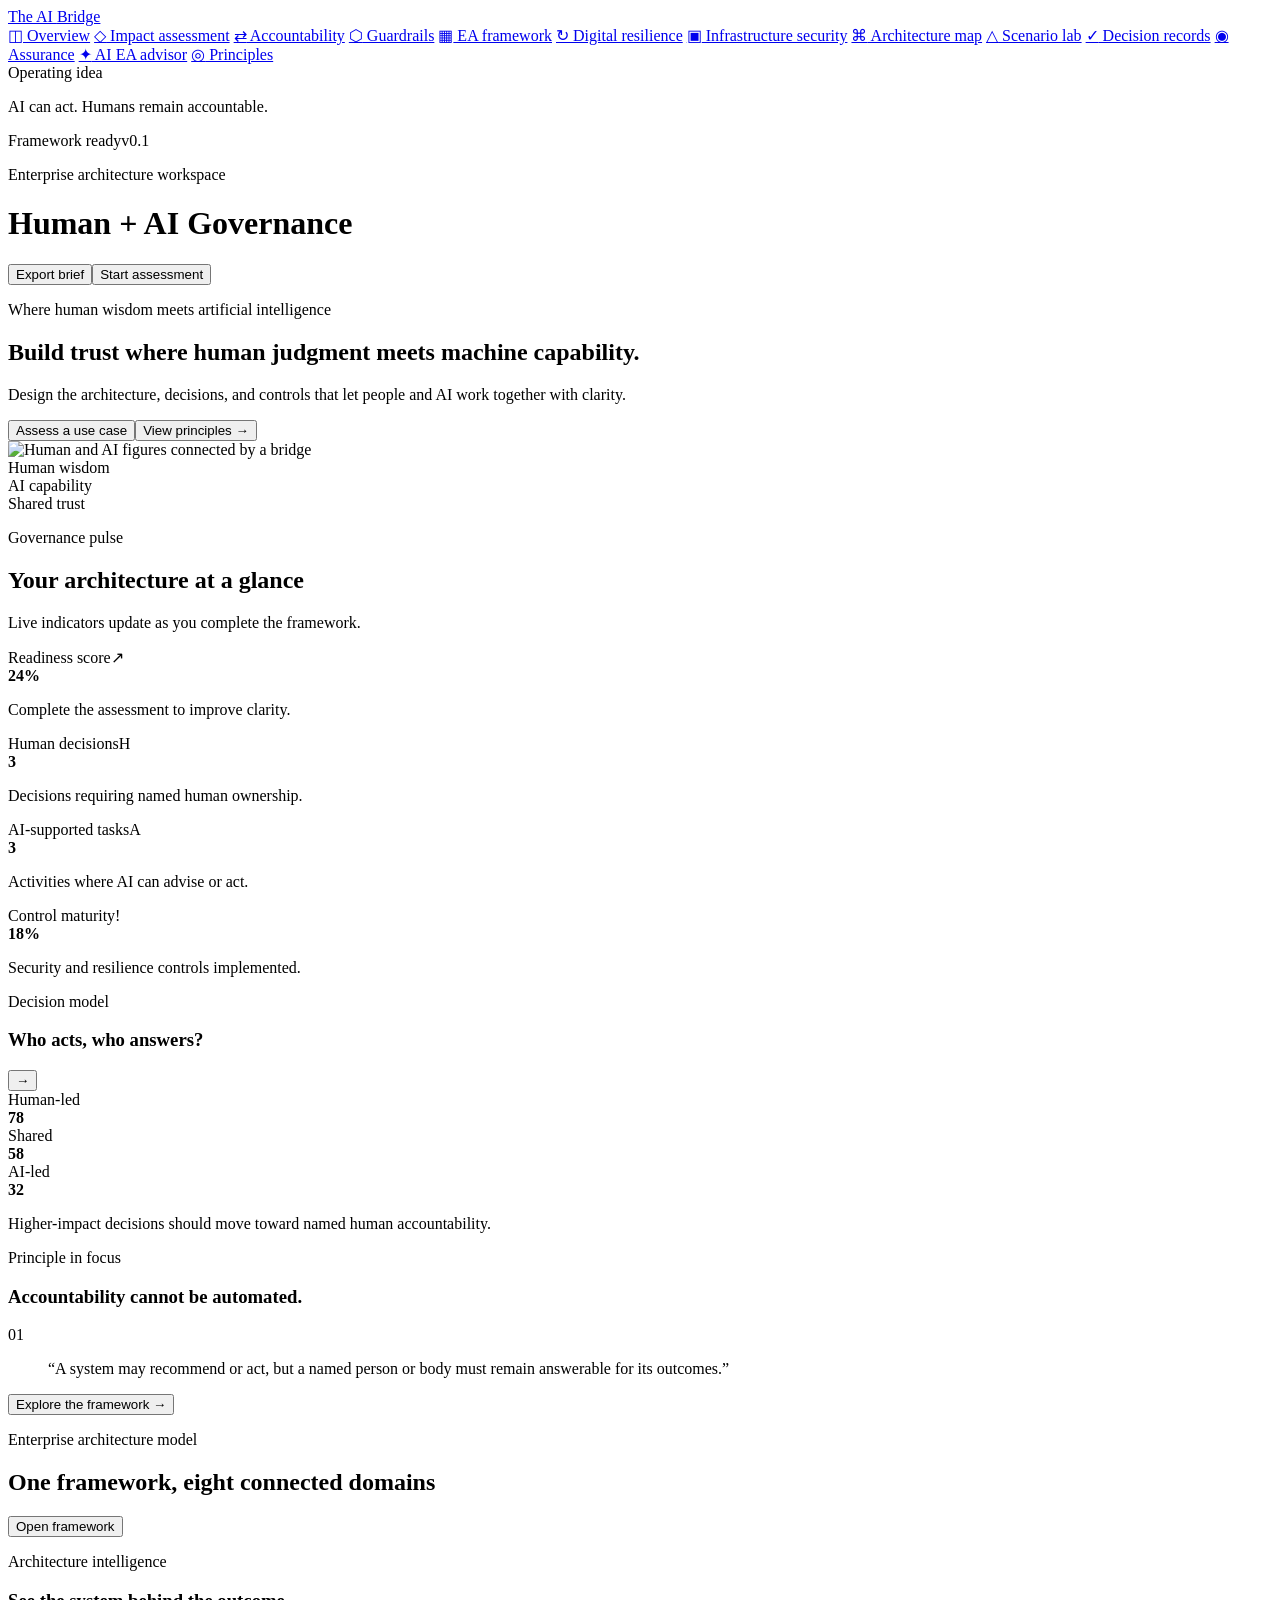
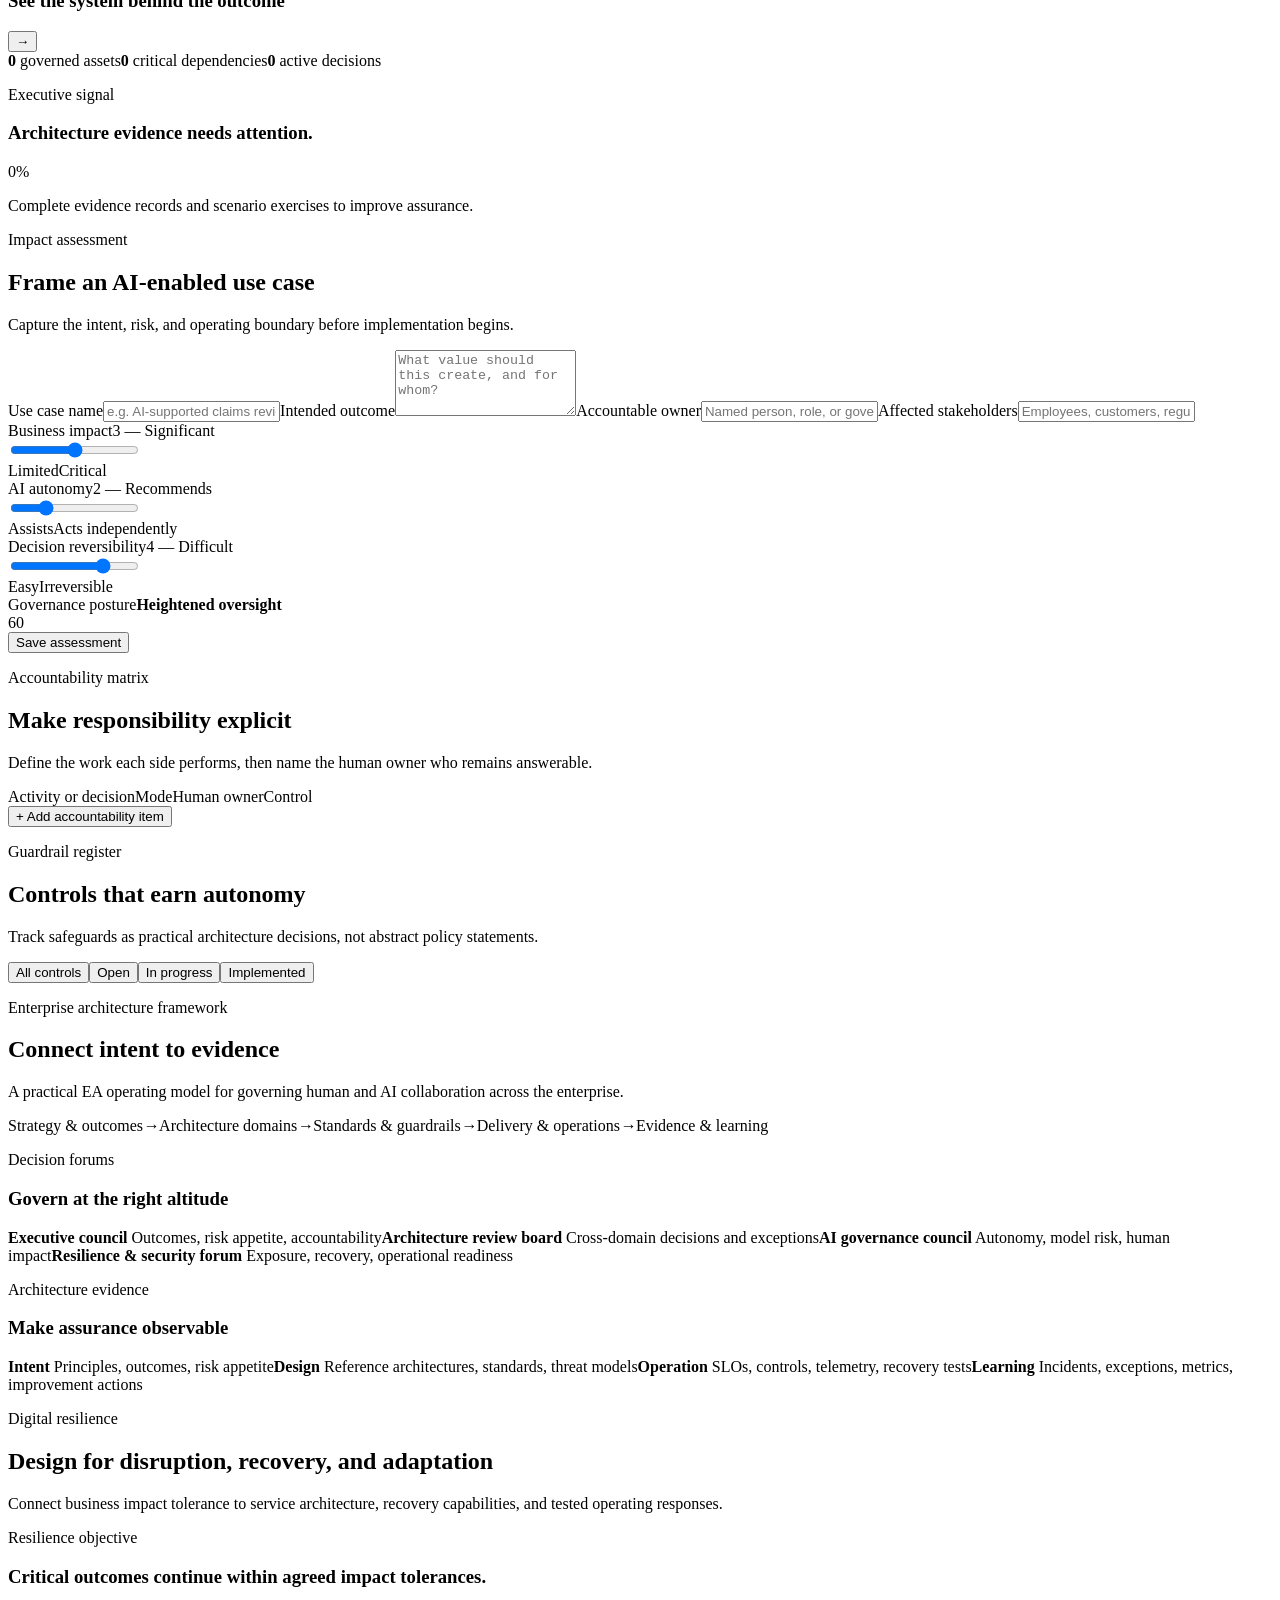
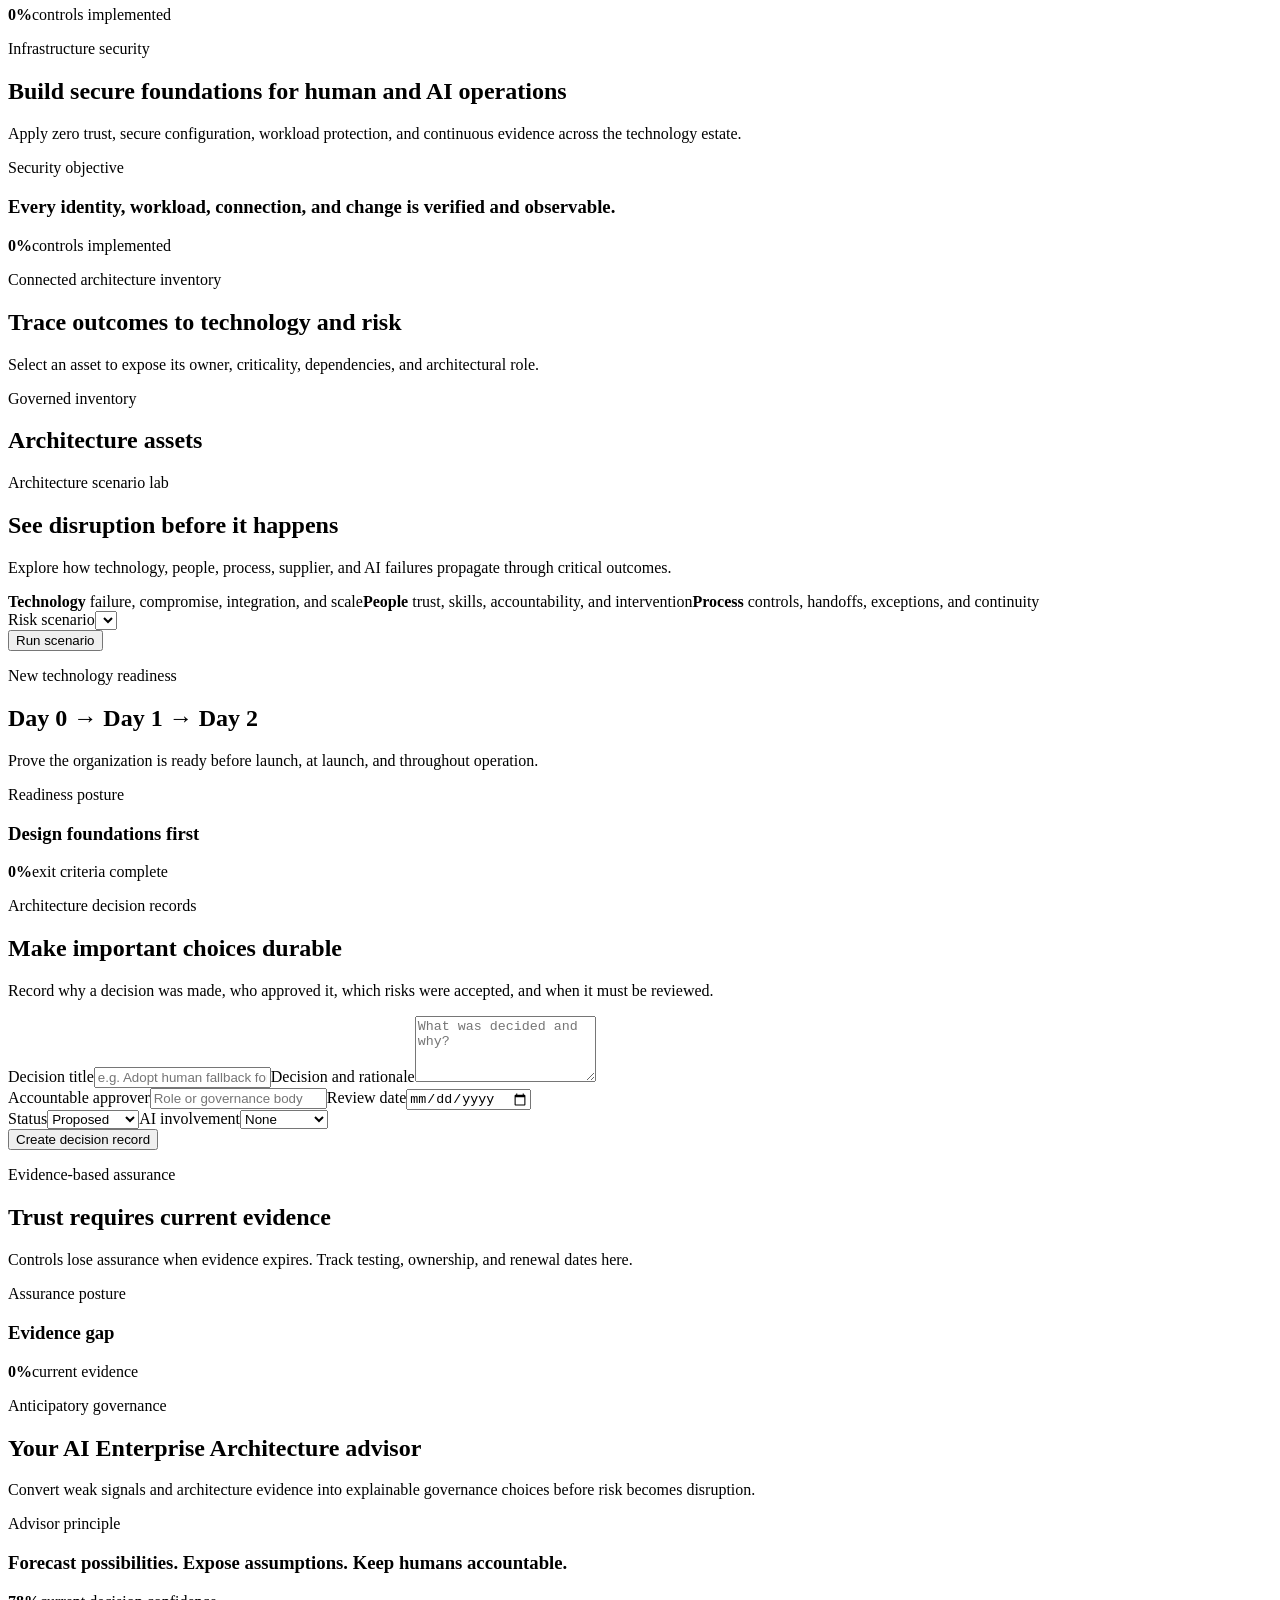
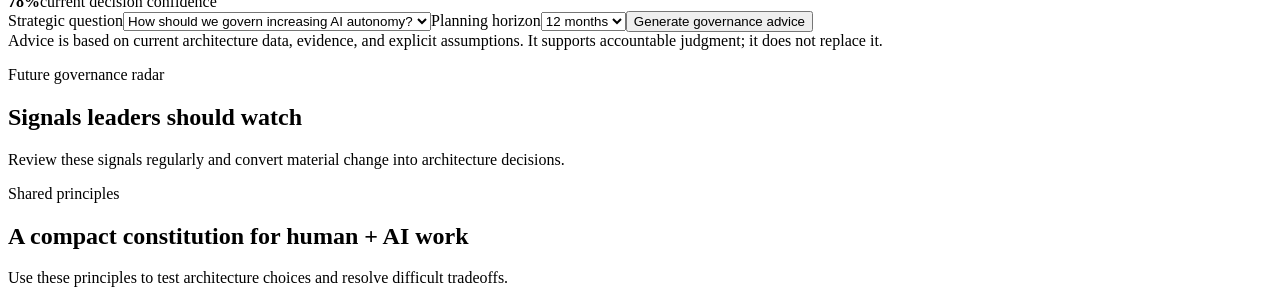
==== index.html @ d3be6e07 "Publish The AI Bridge application shell" ====
<!DOCTYPE html>
<html lang="en">
<head>
  <meta charset="UTF-8">
  <meta name="viewport" content="width=device-width, initial-scale=1.0">
  <meta name="description" content="A practical workspace for balancing human accountability and AI autonomy.">
  <title>The AI Bridge | Enterprise Architecture & Governance</title>
  <link rel="icon" href="assets/the-ai-bridge-logo.jpg">
  <link rel="preconnect" href="https://fonts.googleapis.com">
  <link rel="preconnect" href="https://fonts.gstatic.com" crossorigin>
  <link href="https://fonts.googleapis.com/css2?family=DM+Sans:wght@400;500;600;700&family=Manrope:wght@600;700;800&display=swap" rel="stylesheet">
  <link rel="stylesheet" href="styles.css">
</head>
<body>
  <div class="shell">
    <aside class="sidebar">
      <a class="brand" href="#overview" aria-label="The AI Bridge home"><img class="brand-logo" src="assets/the-ai-bridge-logo.jpg" alt=""><span>The AI <span>Bridge</span></span></a>
      <nav class="nav" aria-label="Main navigation">
        <a class="nav-link active" href="#overview" data-section="overview"><span class="nav-icon">◫</span> Overview</a>
        <a class="nav-link" href="#assessment" data-section="assessment"><span class="nav-icon">◇</span> Impact assessment</a>
        <a class="nav-link" href="#accountability" data-section="accountability"><span class="nav-icon">⇄</span> Accountability</a>
        <a class="nav-link" href="#guardrails" data-section="guardrails"><span class="nav-icon">⬡</span> Guardrails</a>
        <a class="nav-link" href="#framework" data-section="framework"><span class="nav-icon">▦</span> EA framework</a>
        <a class="nav-link" href="#resilience" data-section="resilience"><span class="nav-icon">↻</span> Digital resilience</a>
        <a class="nav-link" href="#security" data-section="security"><span class="nav-icon">▣</span> Infrastructure security</a>
        <a class="nav-link" href="#architecture" data-section="architecture"><span class="nav-icon">⌘</span> Architecture map</a>
        <a class="nav-link" href="#scenarios" data-section="scenarios"><span class="nav-icon">△</span> Scenario lab</a>
        <a class="nav-link" href="#decisions" data-section="decisions"><span class="nav-icon">✓</span> Decision records</a>
        <a class="nav-link" href="#assurance" data-section="assurance"><span class="nav-icon">◉</span> Assurance</a>
        <a class="nav-link" href="#advisor" data-section="advisor"><span class="nav-icon">✦</span> AI EA advisor</a>
        <a class="nav-link" href="#principles" data-section="principles"><span class="nav-icon">◎</span> Principles</a>
      </nav>
      <div class="sidebar-note"><span class="eyebrow">Operating idea</span><p>AI can act. Humans remain accountable.</p></div>
      <div class="sidebar-footer"><span class="status-dot"></span><span>Framework ready</span><span class="version">v0.1</span></div>
    </aside>
    <main class="main">
      <header class="topbar"><div><p class="eyebrow">Enterprise architecture workspace</p><h1 id="page-title">Human + AI Governance</h1></div><div class="topbar-actions"><button class="button button-ghost" id="export-button">Export brief</button><button class="button button-primary" data-jump="assessment">Start assessment</button></div></header>
      <section class="page-section active" id="overview">
        <div class="hero"><div class="hero-copy"><p class="eyebrow light">Where human wisdom meets artificial intelligence</p><h2>Build trust where human judgment meets machine capability.</h2><p>Design the architecture, decisions, and controls that let people and AI work together with clarity.</p><div class="hero-actions"><button class="button button-light" data-jump="assessment">Assess a use case</button><button class="text-button" data-jump="principles">View principles <span>→</span></button></div></div><div class="brand-bridge" aria-label="The AI Bridge human and AI illustration"><img src="assets/the-ai-bridge-banner.jpg" alt="Human and AI figures connected by a bridge"><div class="bridge-pill human-pill">Human wisdom</div><div class="bridge-pill ai-pill">AI capability</div><div class="bridge-pill trust-pill">Shared trust</div></div></div>
        <div class="section-heading"><div><p class="eyebrow">Governance pulse</p><h2>Your architecture at a glance</h2></div><p>Live indicators update as you complete the framework.</p></div>
        <div class="metric-grid"><article class="metric-card accent-teal"><div class="metric-top"><span>Readiness score</span><span class="metric-icon">↗</span></div><strong id="readiness-score">24%</strong><div class="progress"><span id="readiness-progress" style="width:24%"></span></div><p>Complete the assessment to improve clarity.</p></article><article class="metric-card accent-gold"><div class="metric-top"><span>Human decisions</span><span class="metric-icon">H</span></div><strong id="human-count">3</strong><p>Decisions requiring named human ownership.</p></article><article class="metric-card accent-blue"><div class="metric-top"><span>AI-supported tasks</span><span class="metric-icon">A</span></div><strong id="ai-count">3</strong><p>Activities where AI can advise or act.</p></article><article class="metric-card accent-coral"><div class="metric-top"><span>Control maturity</span><span class="metric-icon">!</span></div><strong id="control-maturity">18%</strong><p>Security and resilience controls implemented.</p></article></div>
        <div class="split-grid"><article class="panel"><div class="panel-heading"><div><p class="eyebrow">Decision model</p><h3>Who acts, who answers?</h3></div><button class="icon-button" data-jump="accountability" aria-label="Open accountability matrix">→</button></div><div class="spectrum"><div class="spectrum-row"><span>Human-led</span><div class="spectrum-bar"><i style="width:78%"></i></div><strong>78</strong></div><div class="spectrum-row"><span>Shared</span><div class="spectrum-bar shared"><i style="width:58%"></i></div><strong>58</strong></div><div class="spectrum-row"><span>AI-led</span><div class="spectrum-bar ai"><i style="width:32%"></i></div><strong>32</strong></div></div><p class="panel-note">Higher-impact decisions should move toward named human accountability.</p></article><article class="panel principle-preview"><div class="panel-heading"><div><p class="eyebrow">Principle in focus</p><h3>Accountability cannot be automated.</h3></div><span class="number-badge">01</span></div><blockquote>“A system may recommend or act, but a named person or body must remain answerable for its outcomes.”</blockquote><button class="text-button dark" data-jump="principles">Explore the framework <span>→</span></button></article></div>
        <div class="section-heading"><div><p class="eyebrow">Enterprise architecture model</p><h2>One framework, eight connected domains</h2></div><button class="button button-ghost" data-jump="framework">Open framework</button></div><div class="domain-strip" id="domain-strip"></div>
        <div class="split-grid intelligence-preview"><article class="panel"><div class="panel-heading"><div><p class="eyebrow">Architecture intelligence</p><h3>See the system behind the outcome</h3></div><button class="icon-button" data-jump="architecture" aria-label="Open architecture map">→</button></div><div class="insight-stats"><span><strong id="asset-count">0</strong> governed assets</span><span><strong id="critical-count">0</strong> critical dependencies</span><span><strong id="decision-count">0</strong> active decisions</span></div></article><article class="panel"><div class="panel-heading"><div><p class="eyebrow">Executive signal</p><h3 id="executive-signal">Architecture evidence needs attention.</h3></div><span class="number-badge light-badge" id="assurance-score">0%</span></div><p class="panel-note" id="executive-detail">Complete evidence records and scenario exercises to improve assurance.</p></article></div>
      </section>
      <section class="page-section" id="assessment"><div class="section-heading wide"><div><p class="eyebrow">Impact assessment</p><h2>Frame an AI-enabled use case</h2></div><p>Capture the intent, risk, and operating boundary before implementation begins.</p></div><form class="assessment-layout" id="assessment-form"><div class="panel form-panel"><label>Use case name<input id="use-case-name" type="text" placeholder="e.g. AI-supported claims review"></label><label>Intended outcome<textarea id="intended-outcome" rows="4" placeholder="What value should this create, and for whom?"></textarea></label><label>Accountable owner<input id="accountable-owner" type="text" placeholder="Named person, role, or governance body"></label><label>Affected stakeholders<input id="stakeholders" type="text" placeholder="Employees, customers, regulators..."></label></div><div class="panel form-panel"><div class="range-field"><div><label for="impact-level">Business impact</label><output id="impact-output">3 — Significant</output></div><input id="impact-level" type="range" min="1" max="5" value="3"><div class="range-labels"><span>Limited</span><span>Critical</span></div></div><div class="range-field"><div><label for="autonomy-level">AI autonomy</label><output id="autonomy-output">2 — Recommends</output></div><input id="autonomy-level" type="range" min="1" max="5" value="2"><div class="range-labels"><span>Assists</span><span>Acts independently</span></div></div><div class="range-field"><div><label for="reversibility-level">Decision reversibility</label><output id="reversibility-output">4 — Difficult</output></div><input id="reversibility-level" type="range" min="1" max="5" value="4"><div class="range-labels"><span>Easy</span><span>Irreversible</span></div></div><div class="risk-result"><div><span class="eyebrow">Governance posture</span><strong id="risk-posture">Heightened oversight</strong></div><span class="risk-score" id="risk-score">60</span></div><button class="button button-primary full" type="submit">Save assessment</button></div></form></section>
      <section class="page-section" id="accountability"><div class="section-heading wide"><div><p class="eyebrow">Accountability matrix</p><h2>Make responsibility explicit</h2></div><p>Define the work each side performs, then name the human owner who remains answerable.</p></div><div class="matrix-header"><span>Activity or decision</span><span>Mode</span><span>Human owner</span><span>Control</span><span></span></div><div id="matrix-rows"></div><button class="add-row-button" id="add-matrix-row">+ Add accountability item</button></section>
      <section class="page-section" id="guardrails"><div class="section-heading wide"><div><p class="eyebrow">Guardrail register</p><h2>Controls that earn autonomy</h2></div><p>Track safeguards as practical architecture decisions, not abstract policy statements.</p></div><div class="guardrail-toolbar"><button class="filter-button active" data-filter="all">All controls</button><button class="filter-button" data-filter="Open">Open</button><button class="filter-button" data-filter="In progress">In progress</button><button class="filter-button" data-filter="Implemented">Implemented</button></div><div class="guardrail-grid" id="guardrail-grid"></div></section>
      <section class="page-section" id="framework"><div class="section-heading wide"><div><p class="eyebrow">Enterprise architecture framework</p><h2>Connect intent to evidence</h2></div><p>A practical EA operating model for governing human and AI collaboration across the enterprise.</p></div><div class="framework-flow"><span>Strategy & outcomes</span><i>→</i><span>Architecture domains</span><i>→</i><span>Standards & guardrails</span><i>→</i><span>Delivery & operations</span><i>→</i><span>Evidence & learning</span></div><div class="framework-grid" id="framework-grid"></div><div class="split-grid framework-footer"><article class="panel"><p class="eyebrow">Decision forums</p><h3>Govern at the right altitude</h3><div class="forum-list"><span><strong>Executive council</strong> Outcomes, risk appetite, accountability</span><span><strong>Architecture review board</strong> Cross-domain decisions and exceptions</span><span><strong>AI governance council</strong> Autonomy, model risk, human impact</span><span><strong>Resilience & security forum</strong> Exposure, recovery, operational readiness</span></div></article><article class="panel"><p class="eyebrow">Architecture evidence</p><h3>Make assurance observable</h3><div class="forum-list"><span><strong>Intent</strong> Principles, outcomes, risk appetite</span><span><strong>Design</strong> Reference architectures, standards, threat models</span><span><strong>Operation</strong> SLOs, controls, telemetry, recovery tests</span><span><strong>Learning</strong> Incidents, exceptions, metrics, improvement actions</span></div></article></div></section>
      <section class="page-section" id="resilience"><div class="section-heading wide"><div><p class="eyebrow">Digital resilience</p><h2>Design for disruption, recovery, and adaptation</h2></div><p>Connect business impact tolerance to service architecture, recovery capabilities, and tested operating responses.</p></div><div class="domain-hero resilience-hero"><div><span class="eyebrow light">Resilience objective</span><h3>Critical outcomes continue within agreed impact tolerances.</h3></div><div class="domain-score"><strong id="resilience-score">0%</strong><span>controls implemented</span></div></div><div class="capability-grid" id="resilience-grid"></div></section>
      <section class="page-section" id="security"><div class="section-heading wide"><div><p class="eyebrow">Infrastructure security</p><h2>Build secure foundations for human and AI operations</h2></div><p>Apply zero trust, secure configuration, workload protection, and continuous evidence across the technology estate.</p></div><div class="domain-hero security-hero"><div><span class="eyebrow light">Security objective</span><h3>Every identity, workload, connection, and change is verified and observable.</h3></div><div class="domain-score"><strong id="security-score">0%</strong><span>controls implemented</span></div></div><div class="capability-grid" id="security-grid"></div></section>
      <section class="page-section" id="architecture"><div class="section-heading wide"><div><p class="eyebrow">Connected architecture inventory</p><h2>Trace outcomes to technology and risk</h2></div><p>Select an asset to expose its owner, criticality, dependencies, and architectural role.</p></div><div class="architecture-layout"><div class="panel architecture-canvas" id="architecture-map"></div><aside class="panel asset-detail" id="asset-detail"></aside></div><div class="section-heading"><div><p class="eyebrow">Governed inventory</p><h2>Architecture assets</h2></div><div class="inventory-filters" id="inventory-filters"></div></div><div class="inventory-table" id="inventory-table"></div></section>
      <section class="page-section" id="scenarios"><div class="section-heading wide"><div><p class="eyebrow">Architecture scenario lab</p><h2>See disruption before it happens</h2></div><p>Explore how technology, people, process, supplier, and AI failures propagate through critical outcomes.</p></div><div class="scenario-lenses"><span><strong>Technology</strong> failure, compromise, integration, and scale</span><span><strong>People</strong> trust, skills, accountability, and intervention</span><span><strong>Process</strong> controls, handoffs, exceptions, and continuity</span></div><div class="scenario-layout"><div class="panel scenario-picker"><label for="scenario-select">Risk scenario</label><select id="scenario-select"></select><div id="scenario-summary"></div><button class="button button-primary full" id="run-scenario">Run scenario</button></div><div class="panel scenario-result" id="scenario-result"></div></div><div class="section-heading"><div><p class="eyebrow">New technology readiness</p><h2>Day 0 → Day 1 → Day 2</h2></div><p>Prove the organization is ready before launch, at launch, and throughout operation.</p></div><div class="readiness-hero"><div><span class="eyebrow light">Readiness posture</span><h3 id="readiness-posture">Design foundations first</h3></div><div class="domain-score"><strong id="lifecycle-score">0%</strong><span>exit criteria complete</span></div></div><div class="lifecycle-grid" id="lifecycle-grid"></div></section>
      <section class="page-section" id="decisions"><div class="section-heading wide"><div><p class="eyebrow">Architecture decision records</p><h2>Make important choices durable</h2></div><p>Record why a decision was made, who approved it, which risks were accepted, and when it must be reviewed.</p></div><div class="decision-layout"><form class="panel decision-form" id="decision-form"><label>Decision title<input type="text" id="decision-title" placeholder="e.g. Adopt human fallback for critical AI service" required></label><label>Decision and rationale<textarea id="decision-rationale" rows="4" placeholder="What was decided and why?" required></textarea></label><div class="form-pair"><label>Accountable approver<input type="text" id="decision-owner" placeholder="Role or governance body" required></label><label>Review date<input type="date" id="decision-review" required></label></div><div class="form-pair"><label>Status<select id="decision-status"><option>Proposed</option><option>Approved</option><option>Review due</option></select></label><label>AI involvement<select id="decision-ai"><option>None</option><option>Advised</option><option>Co-created</option></select></label></div><button class="button button-primary full" type="submit">Create decision record</button></form><div class="decision-list" id="decision-list"></div></div></section>
      <section class="page-section" id="assurance"><div class="section-heading wide"><div><p class="eyebrow">Evidence-based assurance</p><h2>Trust requires current evidence</h2></div><p>Controls lose assurance when evidence expires. Track testing, ownership, and renewal dates here.</p></div><div class="assurance-hero"><div><span class="eyebrow light">Assurance posture</span><h3 id="assurance-posture">Evidence gap</h3><p id="assurance-posture-detail"></p></div><div class="assurance-ring" id="assurance-ring"><strong id="assurance-page-score">0%</strong><span>current evidence</span></div></div><div class="assurance-grid" id="assurance-grid"></div></section>
      <section class="page-section" id="advisor"><div class="section-heading wide"><div><p class="eyebrow">Anticipatory governance</p><h2>Your AI Enterprise Architecture advisor</h2></div><p>Convert weak signals and architecture evidence into explainable governance choices before risk becomes disruption.</p></div><div class="advisor-hero"><div><span class="eyebrow light">Advisor principle</span><h3>Forecast possibilities. Expose assumptions. Keep humans accountable.</h3></div><div class="advisor-confidence"><strong>78%</strong><span>current decision confidence</span></div></div><div class="advisor-layout"><div class="panel advisor-controls"><label for="advisor-focus">Strategic question</label><select id="advisor-focus"><option value="autonomy">How should we govern increasing AI autonomy?</option><option value="workforce">How should people and roles change?</option><option value="platform">Where should we invest in AI architecture?</option><option value="resilience">What future disruptions should we prepare for?</option></select><label for="advisor-horizon">Planning horizon</label><select id="advisor-horizon"><option>12 months</option><option>24 months</option><option>3–5 years</option></select><button class="button button-primary full" id="generate-advice">Generate governance advice</button><div class="advisor-note">Advice is based on current architecture data, evidence, and explicit assumptions. It supports accountable judgment; it does not replace it.</div></div><div class="panel advisor-output" id="advisor-output"></div></div><div class="section-heading"><div><p class="eyebrow">Future governance radar</p><h2>Signals leaders should watch</h2></div><p>Review these signals regularly and convert material change into architecture decisions.</p></div><div class="radar-grid" id="radar-grid"></div></section>
      <section class="page-section" id="principles"><div class="section-heading wide"><div><p class="eyebrow">Shared principles</p><h2>A compact constitution for human + AI work</h2></div><p>Use these principles to test architecture choices and resolve difficult tradeoffs.</p></div><div class="principles-grid" id="principles-grid"></div></section>
    </main>
  </div>
  <div class="toast" id="toast" role="status" aria-live="polite"></div>
  <script src="app.js"></script>
</body>
</html>
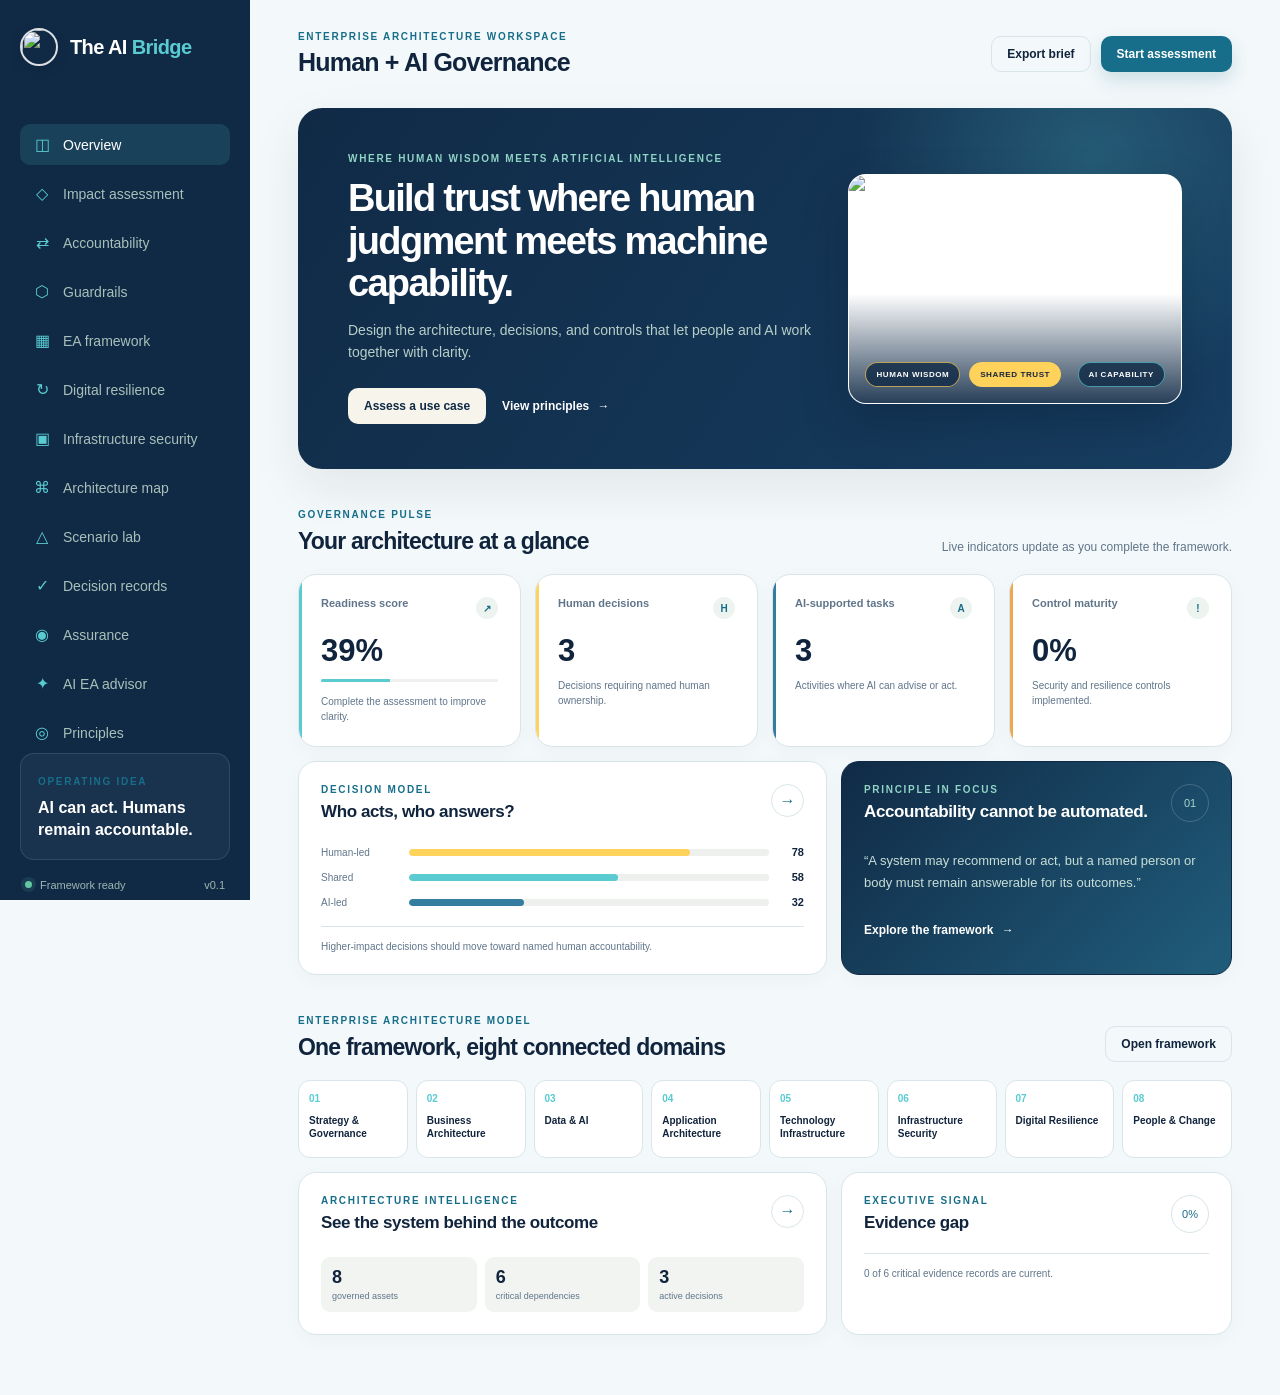
==== commit 2a9c9273: "Use official channel brand assets" ====
--- a/index.html
+++ b/index.html
@@ -5,7 +5,7 @@
   <meta name="viewport" content="width=device-width, initial-scale=1.0">
   <meta name="description" content="A practical workspace for balancing human accountability and AI autonomy.">
   <title>The AI Bridge | Enterprise Architecture & Governance</title>
-  <link rel="icon" href="assets/the-ai-bridge-logo.jpg">
+  <link rel="icon" href="https://yt3.googleusercontent.com/r8IP9auhD7eWzahWn8l05dBoc-ZaIn4btk7UoPMxkO5Fu-0tIJqiqt76npxnaSUKmXZFwmcTyw=s160-c-k-c0x00ffffff-no-rj">
   <link rel="preconnect" href="https://fonts.googleapis.com">
   <link rel="preconnect" href="https://fonts.gstatic.com" crossorigin>
   <link href="https://fonts.googleapis.com/css2?family=DM+Sans:wght@400;500;600;700&family=Manrope:wght@600;700;800&display=swap" rel="stylesheet">
@@ -14,49 +14,483 @@
 <body>
   <div class="shell">
     <aside class="sidebar">
-      <a class="brand" href="#overview" aria-label="The AI Bridge home"><img class="brand-logo" src="assets/the-ai-bridge-logo.jpg" alt=""><span>The AI <span>Bridge</span></span></a>
+      <a class="brand" href="#overview" aria-label="The AI Bridge home">
+        <img class="brand-logo" src="https://yt3.googleusercontent.com/r8IP9auhD7eWzahWn8l05dBoc-ZaIn4btk7UoPMxkO5Fu-0tIJqiqt76npxnaSUKmXZFwmcTyw=s160-c-k-c0x00ffffff-no-rj" alt="">
+        <span>The AI <span>Bridge</span></span>
+      </a>
+
       <nav class="nav" aria-label="Main navigation">
-        <a class="nav-link active" href="#overview" data-section="overview"><span class="nav-icon">◫</span> Overview</a>
-        <a class="nav-link" href="#assessment" data-section="assessment"><span class="nav-icon">◇</span> Impact assessment</a>
-        <a class="nav-link" href="#accountability" data-section="accountability"><span class="nav-icon">⇄</span> Accountability</a>
-        <a class="nav-link" href="#guardrails" data-section="guardrails"><span class="nav-icon">⬡</span> Guardrails</a>
-        <a class="nav-link" href="#framework" data-section="framework"><span class="nav-icon">▦</span> EA framework</a>
-        <a class="nav-link" href="#resilience" data-section="resilience"><span class="nav-icon">↻</span> Digital resilience</a>
-        <a class="nav-link" href="#security" data-section="security"><span class="nav-icon">▣</span> Infrastructure security</a>
-        <a class="nav-link" href="#architecture" data-section="architecture"><span class="nav-icon">⌘</span> Architecture map</a>
-        <a class="nav-link" href="#scenarios" data-section="scenarios"><span class="nav-icon">△</span> Scenario lab</a>
-        <a class="nav-link" href="#decisions" data-section="decisions"><span class="nav-icon">✓</span> Decision records</a>
-        <a class="nav-link" href="#assurance" data-section="assurance"><span class="nav-icon">◉</span> Assurance</a>
-        <a class="nav-link" href="#advisor" data-section="advisor"><span class="nav-icon">✦</span> AI EA advisor</a>
-        <a class="nav-link" href="#principles" data-section="principles"><span class="nav-icon">◎</span> Principles</a>
+        <a class="nav-link active" href="#overview" data-section="overview">
+          <span class="nav-icon">◫</span> Overview
+        </a>
+        <a class="nav-link" href="#assessment" data-section="assessment">
+          <span class="nav-icon">◇</span> Impact assessment
+        </a>
+        <a class="nav-link" href="#accountability" data-section="accountability">
+          <span class="nav-icon">⇄</span> Accountability
+        </a>
+        <a class="nav-link" href="#guardrails" data-section="guardrails">
+          <span class="nav-icon">⬡</span> Guardrails
+        </a>
+        <a class="nav-link" href="#framework" data-section="framework">
+          <span class="nav-icon">▦</span> EA framework
+        </a>
+        <a class="nav-link" href="#resilience" data-section="resilience">
+          <span class="nav-icon">↻</span> Digital resilience
+        </a>
+        <a class="nav-link" href="#security" data-section="security">
+          <span class="nav-icon">▣</span> Infrastructure security
+        </a>
+        <a class="nav-link" href="#architecture" data-section="architecture">
+          <span class="nav-icon">⌘</span> Architecture map
+        </a>
+        <a class="nav-link" href="#scenarios" data-section="scenarios">
+          <span class="nav-icon">△</span> Scenario lab
+        </a>
+        <a class="nav-link" href="#decisions" data-section="decisions">
+          <span class="nav-icon">✓</span> Decision records
+        </a>
+        <a class="nav-link" href="#assurance" data-section="assurance">
+          <span class="nav-icon">◉</span> Assurance
+        </a>
+        <a class="nav-link" href="#advisor" data-section="advisor">
+          <span class="nav-icon">✦</span> AI EA advisor
+        </a>
+        <a class="nav-link" href="#principles" data-section="principles">
+          <span class="nav-icon">◎</span> Principles
+        </a>
       </nav>
-      <div class="sidebar-note"><span class="eyebrow">Operating idea</span><p>AI can act. Humans remain accountable.</p></div>
-      <div class="sidebar-footer"><span class="status-dot"></span><span>Framework ready</span><span class="version">v0.1</span></div>
+
+      <div class="sidebar-note">
+        <span class="eyebrow">Operating idea</span>
+        <p>AI can act. Humans remain accountable.</p>
+      </div>
+
+      <div class="sidebar-footer">
+        <span class="status-dot"></span>
+        <span>Framework ready</span>
+        <span class="version">v0.1</span>
+      </div>
     </aside>
+
     <main class="main">
-      <header class="topbar"><div><p class="eyebrow">Enterprise architecture workspace</p><h1 id="page-title">Human + AI Governance</h1></div><div class="topbar-actions"><button class="button button-ghost" id="export-button">Export brief</button><button class="button button-primary" data-jump="assessment">Start assessment</button></div></header>
+      <header class="topbar">
+        <div>
+          <p class="eyebrow">Enterprise architecture workspace</p>
+          <h1 id="page-title">Human + AI Governance</h1>
+        </div>
+        <div class="topbar-actions">
+          <button class="button button-ghost" id="export-button">Export brief</button>
+          <button class="button button-primary" data-jump="assessment">Start assessment</button>
+        </div>
+      </header>
+
       <section class="page-section active" id="overview">
-        <div class="hero"><div class="hero-copy"><p class="eyebrow light">Where human wisdom meets artificial intelligence</p><h2>Build trust where human judgment meets machine capability.</h2><p>Design the architecture, decisions, and controls that let people and AI work together with clarity.</p><div class="hero-actions"><button class="button button-light" data-jump="assessment">Assess a use case</button><button class="text-button" data-jump="principles">View principles <span>→</span></button></div></div><div class="brand-bridge" aria-label="The AI Bridge human and AI illustration"><img src="assets/the-ai-bridge-banner.jpg" alt="Human and AI figures connected by a bridge"><div class="bridge-pill human-pill">Human wisdom</div><div class="bridge-pill ai-pill">AI capability</div><div class="bridge-pill trust-pill">Shared trust</div></div></div>
-        <div class="section-heading"><div><p class="eyebrow">Governance pulse</p><h2>Your architecture at a glance</h2></div><p>Live indicators update as you complete the framework.</p></div>
-        <div class="metric-grid"><article class="metric-card accent-teal"><div class="metric-top"><span>Readiness score</span><span class="metric-icon">↗</span></div><strong id="readiness-score">24%</strong><div class="progress"><span id="readiness-progress" style="width:24%"></span></div><p>Complete the assessment to improve clarity.</p></article><article class="metric-card accent-gold"><div class="metric-top"><span>Human decisions</span><span class="metric-icon">H</span></div><strong id="human-count">3</strong><p>Decisions requiring named human ownership.</p></article><article class="metric-card accent-blue"><div class="metric-top"><span>AI-supported tasks</span><span class="metric-icon">A</span></div><strong id="ai-count">3</strong><p>Activities where AI can advise or act.</p></article><article class="metric-card accent-coral"><div class="metric-top"><span>Control maturity</span><span class="metric-icon">!</span></div><strong id="control-maturity">18%</strong><p>Security and resilience controls implemented.</p></article></div>
-        <div class="split-grid"><article class="panel"><div class="panel-heading"><div><p class="eyebrow">Decision model</p><h3>Who acts, who answers?</h3></div><button class="icon-button" data-jump="accountability" aria-label="Open accountability matrix">→</button></div><div class="spectrum"><div class="spectrum-row"><span>Human-led</span><div class="spectrum-bar"><i style="width:78%"></i></div><strong>78</strong></div><div class="spectrum-row"><span>Shared</span><div class="spectrum-bar shared"><i style="width:58%"></i></div><strong>58</strong></div><div class="spectrum-row"><span>AI-led</span><div class="spectrum-bar ai"><i style="width:32%"></i></div><strong>32</strong></div></div><p class="panel-note">Higher-impact decisions should move toward named human accountability.</p></article><article class="panel principle-preview"><div class="panel-heading"><div><p class="eyebrow">Principle in focus</p><h3>Accountability cannot be automated.</h3></div><span class="number-badge">01</span></div><blockquote>“A system may recommend or act, but a named person or body must remain answerable for its outcomes.”</blockquote><button class="text-button dark" data-jump="principles">Explore the framework <span>→</span></button></article></div>
-        <div class="section-heading"><div><p class="eyebrow">Enterprise architecture model</p><h2>One framework, eight connected domains</h2></div><button class="button button-ghost" data-jump="framework">Open framework</button></div><div class="domain-strip" id="domain-strip"></div>
-        <div class="split-grid intelligence-preview"><article class="panel"><div class="panel-heading"><div><p class="eyebrow">Architecture intelligence</p><h3>See the system behind the outcome</h3></div><button class="icon-button" data-jump="architecture" aria-label="Open architecture map">→</button></div><div class="insight-stats"><span><strong id="asset-count">0</strong> governed assets</span><span><strong id="critical-count">0</strong> critical dependencies</span><span><strong id="decision-count">0</strong> active decisions</span></div></article><article class="panel"><div class="panel-heading"><div><p class="eyebrow">Executive signal</p><h3 id="executive-signal">Architecture evidence needs attention.</h3></div><span class="number-badge light-badge" id="assurance-score">0%</span></div><p class="panel-note" id="executive-detail">Complete evidence records and scenario exercises to improve assurance.</p></article></div>
-      </section>
-      <section class="page-section" id="assessment"><div class="section-heading wide"><div><p class="eyebrow">Impact assessment</p><h2>Frame an AI-enabled use case</h2></div><p>Capture the intent, risk, and operating boundary before implementation begins.</p></div><form class="assessment-layout" id="assessment-form"><div class="panel form-panel"><label>Use case name<input id="use-case-name" type="text" placeholder="e.g. AI-supported claims review"></label><label>Intended outcome<textarea id="intended-outcome" rows="4" placeholder="What value should this create, and for whom?"></textarea></label><label>Accountable owner<input id="accountable-owner" type="text" placeholder="Named person, role, or governance body"></label><label>Affected stakeholders<input id="stakeholders" type="text" placeholder="Employees, customers, regulators..."></label></div><div class="panel form-panel"><div class="range-field"><div><label for="impact-level">Business impact</label><output id="impact-output">3 — Significant</output></div><input id="impact-level" type="range" min="1" max="5" value="3"><div class="range-labels"><span>Limited</span><span>Critical</span></div></div><div class="range-field"><div><label for="autonomy-level">AI autonomy</label><output id="autonomy-output">2 — Recommends</output></div><input id="autonomy-level" type="range" min="1" max="5" value="2"><div class="range-labels"><span>Assists</span><span>Acts independently</span></div></div><div class="range-field"><div><label for="reversibility-level">Decision reversibility</label><output id="reversibility-output">4 — Difficult</output></div><input id="reversibility-level" type="range" min="1" max="5" value="4"><div class="range-labels"><span>Easy</span><span>Irreversible</span></div></div><div class="risk-result"><div><span class="eyebrow">Governance posture</span><strong id="risk-posture">Heightened oversight</strong></div><span class="risk-score" id="risk-score">60</span></div><button class="button button-primary full" type="submit">Save assessment</button></div></form></section>
-      <section class="page-section" id="accountability"><div class="section-heading wide"><div><p class="eyebrow">Accountability matrix</p><h2>Make responsibility explicit</h2></div><p>Define the work each side performs, then name the human owner who remains answerable.</p></div><div class="matrix-header"><span>Activity or decision</span><span>Mode</span><span>Human owner</span><span>Control</span><span></span></div><div id="matrix-rows"></div><button class="add-row-button" id="add-matrix-row">+ Add accountability item</button></section>
-      <section class="page-section" id="guardrails"><div class="section-heading wide"><div><p class="eyebrow">Guardrail register</p><h2>Controls that earn autonomy</h2></div><p>Track safeguards as practical architecture decisions, not abstract policy statements.</p></div><div class="guardrail-toolbar"><button class="filter-button active" data-filter="all">All controls</button><button class="filter-button" data-filter="Open">Open</button><button class="filter-button" data-filter="In progress">In progress</button><button class="filter-button" data-filter="Implemented">Implemented</button></div><div class="guardrail-grid" id="guardrail-grid"></div></section>
-      <section class="page-section" id="framework"><div class="section-heading wide"><div><p class="eyebrow">Enterprise architecture framework</p><h2>Connect intent to evidence</h2></div><p>A practical EA operating model for governing human and AI collaboration across the enterprise.</p></div><div class="framework-flow"><span>Strategy & outcomes</span><i>→</i><span>Architecture domains</span><i>→</i><span>Standards & guardrails</span><i>→</i><span>Delivery & operations</span><i>→</i><span>Evidence & learning</span></div><div class="framework-grid" id="framework-grid"></div><div class="split-grid framework-footer"><article class="panel"><p class="eyebrow">Decision forums</p><h3>Govern at the right altitude</h3><div class="forum-list"><span><strong>Executive council</strong> Outcomes, risk appetite, accountability</span><span><strong>Architecture review board</strong> Cross-domain decisions and exceptions</span><span><strong>AI governance council</strong> Autonomy, model risk, human impact</span><span><strong>Resilience & security forum</strong> Exposure, recovery, operational readiness</span></div></article><article class="panel"><p class="eyebrow">Architecture evidence</p><h3>Make assurance observable</h3><div class="forum-list"><span><strong>Intent</strong> Principles, outcomes, risk appetite</span><span><strong>Design</strong> Reference architectures, standards, threat models</span><span><strong>Operation</strong> SLOs, controls, telemetry, recovery tests</span><span><strong>Learning</strong> Incidents, exceptions, metrics, improvement actions</span></div></article></div></section>
-      <section class="page-section" id="resilience"><div class="section-heading wide"><div><p class="eyebrow">Digital resilience</p><h2>Design for disruption, recovery, and adaptation</h2></div><p>Connect business impact tolerance to service architecture, recovery capabilities, and tested operating responses.</p></div><div class="domain-hero resilience-hero"><div><span class="eyebrow light">Resilience objective</span><h3>Critical outcomes continue within agreed impact tolerances.</h3></div><div class="domain-score"><strong id="resilience-score">0%</strong><span>controls implemented</span></div></div><div class="capability-grid" id="resilience-grid"></div></section>
-      <section class="page-section" id="security"><div class="section-heading wide"><div><p class="eyebrow">Infrastructure security</p><h2>Build secure foundations for human and AI operations</h2></div><p>Apply zero trust, secure configuration, workload protection, and continuous evidence across the technology estate.</p></div><div class="domain-hero security-hero"><div><span class="eyebrow light">Security objective</span><h3>Every identity, workload, connection, and change is verified and observable.</h3></div><div class="domain-score"><strong id="security-score">0%</strong><span>controls implemented</span></div></div><div class="capability-grid" id="security-grid"></div></section>
-      <section class="page-section" id="architecture"><div class="section-heading wide"><div><p class="eyebrow">Connected architecture inventory</p><h2>Trace outcomes to technology and risk</h2></div><p>Select an asset to expose its owner, criticality, dependencies, and architectural role.</p></div><div class="architecture-layout"><div class="panel architecture-canvas" id="architecture-map"></div><aside class="panel asset-detail" id="asset-detail"></aside></div><div class="section-heading"><div><p class="eyebrow">Governed inventory</p><h2>Architecture assets</h2></div><div class="inventory-filters" id="inventory-filters"></div></div><div class="inventory-table" id="inventory-table"></div></section>
-      <section class="page-section" id="scenarios"><div class="section-heading wide"><div><p class="eyebrow">Architecture scenario lab</p><h2>See disruption before it happens</h2></div><p>Explore how technology, people, process, supplier, and AI failures propagate through critical outcomes.</p></div><div class="scenario-lenses"><span><strong>Technology</strong> failure, compromise, integration, and scale</span><span><strong>People</strong> trust, skills, accountability, and intervention</span><span><strong>Process</strong> controls, handoffs, exceptions, and continuity</span></div><div class="scenario-layout"><div class="panel scenario-picker"><label for="scenario-select">Risk scenario</label><select id="scenario-select"></select><div id="scenario-summary"></div><button class="button button-primary full" id="run-scenario">Run scenario</button></div><div class="panel scenario-result" id="scenario-result"></div></div><div class="section-heading"><div><p class="eyebrow">New technology readiness</p><h2>Day 0 → Day 1 → Day 2</h2></div><p>Prove the organization is ready before launch, at launch, and throughout operation.</p></div><div class="readiness-hero"><div><span class="eyebrow light">Readiness posture</span><h3 id="readiness-posture">Design foundations first</h3></div><div class="domain-score"><strong id="lifecycle-score">0%</strong><span>exit criteria complete</span></div></div><div class="lifecycle-grid" id="lifecycle-grid"></div></section>
-      <section class="page-section" id="decisions"><div class="section-heading wide"><div><p class="eyebrow">Architecture decision records</p><h2>Make important choices durable</h2></div><p>Record why a decision was made, who approved it, which risks were accepted, and when it must be reviewed.</p></div><div class="decision-layout"><form class="panel decision-form" id="decision-form"><label>Decision title<input type="text" id="decision-title" placeholder="e.g. Adopt human fallback for critical AI service" required></label><label>Decision and rationale<textarea id="decision-rationale" rows="4" placeholder="What was decided and why?" required></textarea></label><div class="form-pair"><label>Accountable approver<input type="text" id="decision-owner" placeholder="Role or governance body" required></label><label>Review date<input type="date" id="decision-review" required></label></div><div class="form-pair"><label>Status<select id="decision-status"><option>Proposed</option><option>Approved</option><option>Review due</option></select></label><label>AI involvement<select id="decision-ai"><option>None</option><option>Advised</option><option>Co-created</option></select></label></div><button class="button button-primary full" type="submit">Create decision record</button></form><div class="decision-list" id="decision-list"></div></div></section>
-      <section class="page-section" id="assurance"><div class="section-heading wide"><div><p class="eyebrow">Evidence-based assurance</p><h2>Trust requires current evidence</h2></div><p>Controls lose assurance when evidence expires. Track testing, ownership, and renewal dates here.</p></div><div class="assurance-hero"><div><span class="eyebrow light">Assurance posture</span><h3 id="assurance-posture">Evidence gap</h3><p id="assurance-posture-detail"></p></div><div class="assurance-ring" id="assurance-ring"><strong id="assurance-page-score">0%</strong><span>current evidence</span></div></div><div class="assurance-grid" id="assurance-grid"></div></section>
-      <section class="page-section" id="advisor"><div class="section-heading wide"><div><p class="eyebrow">Anticipatory governance</p><h2>Your AI Enterprise Architecture advisor</h2></div><p>Convert weak signals and architecture evidence into explainable governance choices before risk becomes disruption.</p></div><div class="advisor-hero"><div><span class="eyebrow light">Advisor principle</span><h3>Forecast possibilities. Expose assumptions. Keep humans accountable.</h3></div><div class="advisor-confidence"><strong>78%</strong><span>current decision confidence</span></div></div><div class="advisor-layout"><div class="panel advisor-controls"><label for="advisor-focus">Strategic question</label><select id="advisor-focus"><option value="autonomy">How should we govern increasing AI autonomy?</option><option value="workforce">How should people and roles change?</option><option value="platform">Where should we invest in AI architecture?</option><option value="resilience">What future disruptions should we prepare for?</option></select><label for="advisor-horizon">Planning horizon</label><select id="advisor-horizon"><option>12 months</option><option>24 months</option><option>3–5 years</option></select><button class="button button-primary full" id="generate-advice">Generate governance advice</button><div class="advisor-note">Advice is based on current architecture data, evidence, and explicit assumptions. It supports accountable judgment; it does not replace it.</div></div><div class="panel advisor-output" id="advisor-output"></div></div><div class="section-heading"><div><p class="eyebrow">Future governance radar</p><h2>Signals leaders should watch</h2></div><p>Review these signals regularly and convert material change into architecture decisions.</p></div><div class="radar-grid" id="radar-grid"></div></section>
-      <section class="page-section" id="principles"><div class="section-heading wide"><div><p class="eyebrow">Shared principles</p><h2>A compact constitution for human + AI work</h2></div><p>Use these principles to test architecture choices and resolve difficult tradeoffs.</p></div><div class="principles-grid" id="principles-grid"></div></section>
+        <div class="hero">
+          <div class="hero-copy">
+            <p class="eyebrow light">Where human wisdom meets artificial intelligence</p>
+            <h2>Build trust where human judgment meets machine capability.</h2>
+            <p>Design the architecture, decisions, and controls that let people and AI work together with clarity.</p>
+            <div class="hero-actions">
+              <button class="button button-light" data-jump="assessment">Assess a use case</button>
+              <button class="text-button" data-jump="principles">View principles <span>→</span></button>
+            </div>
+          </div>
+          <div class="brand-bridge" aria-label="The AI Bridge human and AI illustration">
+            <img src="https://yt3.googleusercontent.com/-F8ab-4TgKKHOx9gLkQBkZmiRV1sBG_SYrGyCdPBdf9cjIuv-86rCYJJ8GUVjVBEyXxARGUT=w2560-fcrop64=1,00005a57ffffa5a8-k-c0xffffffff-no-nd-rj" alt="Human and AI figures connected by a bridge">
+            <div class="bridge-pill human-pill">Human wisdom</div>
+            <div class="bridge-pill ai-pill">AI capability</div>
+            <div class="bridge-pill trust-pill">Shared trust</div>
+          </div>
+        </div>
+
+        <div class="section-heading">
+          <div>
+            <p class="eyebrow">Governance pulse</p>
+            <h2>Your architecture at a glance</h2>
+          </div>
+          <p>Live indicators update as you complete the framework.</p>
+        </div>
+
+        <div class="metric-grid">
+          <article class="metric-card accent-teal">
+            <div class="metric-top"><span>Readiness score</span><span class="metric-icon">↗</span></div>
+            <strong id="readiness-score">24%</strong>
+            <div class="progress"><span id="readiness-progress" style="width:24%"></span></div>
+            <p>Complete the assessment to improve clarity.</p>
+          </article>
+          <article class="metric-card accent-gold">
+            <div class="metric-top"><span>Human decisions</span><span class="metric-icon">H</span></div>
+            <strong id="human-count">3</strong>
+            <p>Decisions requiring named human ownership.</p>
+          </article>
+          <article class="metric-card accent-blue">
+            <div class="metric-top"><span>AI-supported tasks</span><span class="metric-icon">A</span></div>
+            <strong id="ai-count">3</strong>
+            <p>Activities where AI can advise or act.</p>
+          </article>
+          <article class="metric-card accent-coral">
+            <div class="metric-top"><span>Control maturity</span><span class="metric-icon">!</span></div>
+            <strong id="control-maturity">18%</strong>
+            <p>Security and resilience controls implemented.</p>
+          </article>
+        </div>
+
+        <div class="split-grid">
+          <article class="panel">
+            <div class="panel-heading">
+              <div>
+                <p class="eyebrow">Decision model</p>
+                <h3>Who acts, who answers?</h3>
+              </div>
+              <button class="icon-button" data-jump="accountability" aria-label="Open accountability matrix">→</button>
+            </div>
+            <div class="spectrum">
+              <div class="spectrum-row">
+                <span>Human-led</span><div class="spectrum-bar"><i style="width:78%"></i></div><strong>78</strong>
+              </div>
+              <div class="spectrum-row">
+                <span>Shared</span><div class="spectrum-bar shared"><i style="width:58%"></i></div><strong>58</strong>
+              </div>
+              <div class="spectrum-row">
+                <span>AI-led</span><div class="spectrum-bar ai"><i style="width:32%"></i></div><strong>32</strong>
+              </div>
+            </div>
+            <p class="panel-note">Higher-impact decisions should move toward named human accountability.</p>
+          </article>
+
+          <article class="panel principle-preview">
+            <div class="panel-heading">
+              <div>
+                <p class="eyebrow">Principle in focus</p>
+                <h3>Accountability cannot be automated.</h3>
+              </div>
+              <span class="number-badge">01</span>
+            </div>
+            <blockquote>“A system may recommend or act, but a named person or body must remain answerable for its outcomes.”</blockquote>
+            <button class="text-button dark" data-jump="principles">Explore the framework <span>→</span></button>
+          </article>
+        </div>
+
+        <div class="section-heading">
+          <div>
+            <p class="eyebrow">Enterprise architecture model</p>
+            <h2>One framework, eight connected domains</h2>
+          </div>
+          <button class="button button-ghost" data-jump="framework">Open framework</button>
+        </div>
+        <div class="domain-strip" id="domain-strip"></div>
+
+        <div class="split-grid intelligence-preview">
+          <article class="panel">
+            <div class="panel-heading">
+              <div><p class="eyebrow">Architecture intelligence</p><h3>See the system behind the outcome</h3></div>
+              <button class="icon-button" data-jump="architecture" aria-label="Open architecture map">→</button>
+            </div>
+            <div class="insight-stats">
+              <span><strong id="asset-count">0</strong> governed assets</span>
+              <span><strong id="critical-count">0</strong> critical dependencies</span>
+              <span><strong id="decision-count">0</strong> active decisions</span>
+            </div>
+          </article>
+          <article class="panel">
+            <div class="panel-heading">
+              <div><p class="eyebrow">Executive signal</p><h3 id="executive-signal">Architecture evidence needs attention.</h3></div>
+              <span class="number-badge light-badge" id="assurance-score">0%</span>
+            </div>
+            <p class="panel-note" id="executive-detail">Complete evidence records and scenario exercises to improve assurance.</p>
+          </article>
+        </div>
+      </section>
+
+      <section class="page-section" id="assessment">
+        <div class="section-heading wide">
+          <div>
+            <p class="eyebrow">Impact assessment</p>
+            <h2>Frame an AI-enabled use case</h2>
+          </div>
+          <p>Capture the intent, risk, and operating boundary before implementation begins.</p>
+        </div>
+
+        <form class="assessment-layout" id="assessment-form">
+          <div class="panel form-panel">
+            <label>
+              Use case name
+              <input id="use-case-name" type="text" placeholder="e.g. AI-supported claims review">
+            </label>
+            <label>
+              Intended outcome
+              <textarea id="intended-outcome" rows="4" placeholder="What value should this create, and for whom?"></textarea>
+            </label>
+            <label>
+              Accountable owner
+              <input id="accountable-owner" type="text" placeholder="Named person, role, or governance body">
+            </label>
+            <label>
+              Affected stakeholders
+              <input id="stakeholders" type="text" placeholder="Employees, customers, regulators...">
+            </label>
+          </div>
+
+          <div class="panel form-panel">
+            <div class="range-field">
+              <div><label for="impact-level">Business impact</label><output id="impact-output">3 — Significant</output></div>
+              <input id="impact-level" type="range" min="1" max="5" value="3">
+              <div class="range-labels"><span>Limited</span><span>Critical</span></div>
+            </div>
+            <div class="range-field">
+              <div><label for="autonomy-level">AI autonomy</label><output id="autonomy-output">2 — Recommends</output></div>
+              <input id="autonomy-level" type="range" min="1" max="5" value="2">
+              <div class="range-labels"><span>Assists</span><span>Acts independently</span></div>
+            </div>
+            <div class="range-field">
+              <div><label for="reversibility-level">Decision reversibility</label><output id="reversibility-output">4 — Difficult</output></div>
+              <input id="reversibility-level" type="range" min="1" max="5" value="4">
+              <div class="range-labels"><span>Easy</span><span>Irreversible</span></div>
+            </div>
+            <div class="risk-result">
+              <div>
+                <span class="eyebrow">Governance posture</span>
+                <strong id="risk-posture">Heightened oversight</strong>
+              </div>
+              <span class="risk-score" id="risk-score">60</span>
+            </div>
+            <button class="button button-primary full" type="submit">Save assessment</button>
+          </div>
+        </form>
+      </section>
+
+      <section class="page-section" id="accountability">
+        <div class="section-heading wide">
+          <div>
+            <p class="eyebrow">Accountability matrix</p>
+            <h2>Make responsibility explicit</h2>
+          </div>
+          <p>Define the work each side performs, then name the human owner who remains answerable.</p>
+        </div>
+
+        <div class="matrix-header">
+          <span>Activity or decision</span><span>Mode</span><span>Human owner</span><span>Control</span><span></span>
+        </div>
+        <div id="matrix-rows"></div>
+        <button class="add-row-button" id="add-matrix-row">+ Add accountability item</button>
+      </section>
+
+      <section class="page-section" id="guardrails">
+        <div class="section-heading wide">
+          <div>
+            <p class="eyebrow">Guardrail register</p>
+            <h2>Controls that earn autonomy</h2>
+          </div>
+          <p>Track safeguards as practical architecture decisions, not abstract policy statements.</p>
+        </div>
+        <div class="guardrail-toolbar">
+          <button class="filter-button active" data-filter="all">All controls</button>
+          <button class="filter-button" data-filter="Open">Open</button>
+          <button class="filter-button" data-filter="In progress">In progress</button>
+          <button class="filter-button" data-filter="Implemented">Implemented</button>
+        </div>
+        <div class="guardrail-grid" id="guardrail-grid"></div>
+      </section>
+
+      <section class="page-section" id="framework">
+        <div class="section-heading wide">
+          <div>
+            <p class="eyebrow">Enterprise architecture framework</p>
+            <h2>Connect intent to evidence</h2>
+          </div>
+          <p>A practical EA operating model for governing human and AI collaboration across the enterprise.</p>
+        </div>
+        <div class="framework-flow">
+          <span>Strategy & outcomes</span><i>→</i><span>Architecture domains</span><i>→</i><span>Standards & guardrails</span><i>→</i><span>Delivery & operations</span><i>→</i><span>Evidence & learning</span>
+        </div>
+        <div class="framework-grid" id="framework-grid"></div>
+        <div class="split-grid framework-footer">
+          <article class="panel">
+            <p class="eyebrow">Decision forums</p>
+            <h3>Govern at the right altitude</h3>
+            <div class="forum-list">
+              <span><strong>Executive council</strong> Outcomes, risk appetite, accountability</span>
+              <span><strong>Architecture review board</strong> Cross-domain decisions and exceptions</span>
+              <span><strong>AI governance council</strong> Autonomy, model risk, human impact</span>
+              <span><strong>Resilience & security forum</strong> Exposure, recovery, operational readiness</span>
+            </div>
+          </article>
+          <article class="panel">
+            <p class="eyebrow">Architecture evidence</p>
+            <h3>Make assurance observable</h3>
+            <div class="forum-list">
+              <span><strong>Intent</strong> Principles, outcomes, risk appetite</span>
+              <span><strong>Design</strong> Reference architectures, standards, threat models</span>
+              <span><strong>Operation</strong> SLOs, controls, telemetry, recovery tests</span>
+              <span><strong>Learning</strong> Incidents, exceptions, metrics, improvement actions</span>
+            </div>
+          </article>
+        </div>
+      </section>
+
+      <section class="page-section" id="resilience">
+        <div class="section-heading wide">
+          <div>
+            <p class="eyebrow">Digital resilience</p>
+            <h2>Design for disruption, recovery, and adaptation</h2>
+          </div>
+          <p>Connect business impact tolerance to service architecture, recovery capabilities, and tested operating responses.</p>
+        </div>
+        <div class="domain-hero resilience-hero">
+          <div>
+            <span class="eyebrow light">Resilience objective</span>
+            <h3>Critical outcomes continue within agreed impact tolerances.</h3>
+          </div>
+          <div class="domain-score"><strong id="resilience-score">0%</strong><span>controls implemented</span></div>
+        </div>
+        <div class="capability-grid" id="resilience-grid"></div>
+      </section>
+
+      <section class="page-section" id="security">
+        <div class="section-heading wide">
+          <div>
+            <p class="eyebrow">Infrastructure security</p>
+            <h2>Build secure foundations for human and AI operations</h2>
+          </div>
+          <p>Apply zero trust, secure configuration, workload protection, and continuous evidence across the technology estate.</p>
+        </div>
+        <div class="domain-hero security-hero">
+          <div>
+            <span class="eyebrow light">Security objective</span>
+            <h3>Every identity, workload, connection, and change is verified and observable.</h3>
+          </div>
+          <div class="domain-score"><strong id="security-score">0%</strong><span>controls implemented</span></div>
+        </div>
+        <div class="capability-grid" id="security-grid"></div>
+      </section>
+
+      <section class="page-section" id="architecture">
+        <div class="section-heading wide">
+          <div><p class="eyebrow">Connected architecture inventory</p><h2>Trace outcomes to technology and risk</h2></div>
+          <p>Select an asset to expose its owner, criticality, dependencies, and architectural role.</p>
+        </div>
+        <div class="architecture-layout">
+          <div class="panel architecture-canvas" id="architecture-map"></div>
+          <aside class="panel asset-detail" id="asset-detail"></aside>
+        </div>
+        <div class="section-heading">
+          <div><p class="eyebrow">Governed inventory</p><h2>Architecture assets</h2></div>
+          <div class="inventory-filters" id="inventory-filters"></div>
+        </div>
+        <div class="inventory-table" id="inventory-table"></div>
+      </section>
+
+      <section class="page-section" id="scenarios">
+        <div class="section-heading wide">
+          <div><p class="eyebrow">Architecture scenario lab</p><h2>See disruption before it happens</h2></div>
+          <p>Explore how technology, people, process, supplier, and AI failures propagate through critical outcomes.</p>
+        </div>
+        <div class="scenario-lenses">
+          <span><strong>Technology</strong> failure, compromise, integration, and scale</span>
+          <span><strong>People</strong> trust, skills, accountability, and intervention</span>
+          <span><strong>Process</strong> controls, handoffs, exceptions, and continuity</span>
+        </div>
+        <div class="scenario-layout">
+          <div class="panel scenario-picker">
+            <label for="scenario-select">Risk scenario</label>
+            <select id="scenario-select"></select>
+            <div id="scenario-summary"></div>
+            <button class="button button-primary full" id="run-scenario">Run scenario</button>
+          </div>
+          <div class="panel scenario-result" id="scenario-result"></div>
+        </div>
+        <div class="section-heading">
+          <div><p class="eyebrow">New technology readiness</p><h2>Day 0 → Day 1 → Day 2</h2></div>
+          <p>Prove the organization is ready before launch, at launch, and throughout operation.</p>
+        </div>
+        <div class="readiness-hero">
+          <div><span class="eyebrow light">Readiness posture</span><h3 id="readiness-posture">Design foundations first</h3></div>
+          <div class="domain-score"><strong id="lifecycle-score">0%</strong><span>exit criteria complete</span></div>
+        </div>
+        <div class="lifecycle-grid" id="lifecycle-grid"></div>
+      </section>
+
+      <section class="page-section" id="decisions">
+        <div class="section-heading wide">
+          <div><p class="eyebrow">Architecture decision records</p><h2>Make important choices durable</h2></div>
+          <p>Record why a decision was made, who approved it, which risks were accepted, and when it must be reviewed.</p>
+        </div>
+        <div class="decision-layout">
+          <form class="panel decision-form" id="decision-form">
+            <label>Decision title<input type="text" id="decision-title" placeholder="e.g. Adopt human fallback for critical AI service" required></label>
+            <label>Decision and rationale<textarea id="decision-rationale" rows="4" placeholder="What was decided and why?" required></textarea></label>
+            <div class="form-pair">
+              <label>Accountable approver<input type="text" id="decision-owner" placeholder="Role or governance body" required></label>
+              <label>Review date<input type="date" id="decision-review" required></label>
+            </div>
+            <div class="form-pair">
+              <label>Status<select id="decision-status"><option>Proposed</option><option>Approved</option><option>Review due</option></select></label>
+              <label>AI involvement<select id="decision-ai"><option>None</option><option>Advised</option><option>Co-created</option></select></label>
+            </div>
+            <button class="button button-primary full" type="submit">Create decision record</button>
+          </form>
+          <div class="decision-list" id="decision-list"></div>
+        </div>
+      </section>
+
+      <section class="page-section" id="assurance">
+        <div class="section-heading wide">
+          <div><p class="eyebrow">Evidence-based assurance</p><h2>Trust requires current evidence</h2></div>
+          <p>Controls lose assurance when evidence expires. Track testing, ownership, and renewal dates here.</p>
+        </div>
+        <div class="assurance-hero">
+          <div><span class="eyebrow light">Assurance posture</span><h3 id="assurance-posture">Evidence gap</h3><p id="assurance-posture-detail"></p></div>
+          <div class="assurance-ring" id="assurance-ring"><strong id="assurance-page-score">0%</strong><span>current evidence</span></div>
+        </div>
+        <div class="assurance-grid" id="assurance-grid"></div>
+      </section>
+
+      <section class="page-section" id="advisor">
+        <div class="section-heading wide">
+          <div><p class="eyebrow">Anticipatory governance</p><h2>Your AI Enterprise Architecture advisor</h2></div>
+          <p>Convert weak signals and architecture evidence into explainable governance choices before risk becomes disruption.</p>
+        </div>
+        <div class="advisor-hero">
+          <div><span class="eyebrow light">Advisor principle</span><h3>Forecast possibilities. Expose assumptions. Keep humans accountable.</h3></div>
+          <div class="advisor-confidence"><strong>78%</strong><span>current decision confidence</span></div>
+        </div>
+        <div class="advisor-layout">
+          <div class="panel advisor-controls">
+            <label for="advisor-focus">Strategic question</label>
+            <select id="advisor-focus">
+              <option value="autonomy">How should we govern increasing AI autonomy?</option>
+              <option value="workforce">How should people and roles change?</option>
+              <option value="platform">Where should we invest in AI architecture?</option>
+              <option value="resilience">What future disruptions should we prepare for?</option>
+            </select>
+            <label for="advisor-horizon">Planning horizon</label>
+            <select id="advisor-horizon"><option>12 months</option><option>24 months</option><option>3–5 years</option></select>
+            <button class="button button-primary full" id="generate-advice">Generate governance advice</button>
+            <div class="advisor-note">Advice is based on current architecture data, evidence, and explicit assumptions. It supports accountable judgment; it does not replace it.</div>
+          </div>
+          <div class="panel advisor-output" id="advisor-output"></div>
+        </div>
+        <div class="section-heading">
+          <div><p class="eyebrow">Future governance radar</p><h2>Signals leaders should watch</h2></div>
+          <p>Review these signals regularly and convert material change into architecture decisions.</p>
+        </div>
+        <div class="radar-grid" id="radar-grid"></div>
+      </section>
+
+      <section class="page-section" id="principles">
+        <div class="section-heading wide">
+          <div>
+            <p class="eyebrow">Shared principles</p>
+            <h2>A compact constitution for human + AI work</h2>
+          </div>
+          <p>Use these principles to test architecture choices and resolve difficult tradeoffs.</p>
+        </div>
+        <div class="principles-grid" id="principles-grid"></div>
+      </section>
     </main>
   </div>
+
   <div class="toast" id="toast" role="status" aria-live="polite"></div>
   <script src="app.js"></script>
 </body>
--- a/styles.css
+++ b/styles.css
@@ -0,0 +1,409 @@
+:root {
+  --ink: #11243d;
+  --muted: #60758a;
+  --paper: #f3f8fa;
+  --card: #ffffff;
+  --line: #d9e5e9;
+  --green: #176e8a;
+  --green-dark: #102a46;
+  --teal: #59cbd1;
+  --gold: #ffd25c;
+  --blue: #347da1;
+  --coral: #f0a64a;
+  --radius: 18px;
+  --shadow: 0 18px 50px rgba(28, 52, 46, .08);
+}
+
+* { box-sizing: border-box; }
+html { scroll-behavior: smooth; }
+body {
+  margin: 0;
+  color: var(--ink);
+  background: var(--paper);
+  font-family: "DM Sans", sans-serif;
+}
+button, input, textarea, select { font: inherit; }
+button { cursor: pointer; }
+
+.shell { min-height: 100vh; display: grid; grid-template-columns: 250px 1fr; }
+.sidebar {
+  position: fixed;
+  inset: 0 auto 0 0;
+  width: 250px;
+  padding: 28px 20px 20px;
+  display: flex;
+  flex-direction: column;
+  background: var(--green-dark);
+  color: #eef7f2;
+}
+.brand {
+  display: flex;
+  gap: 12px;
+  align-items: center;
+  color: white;
+  text-decoration: none;
+  font: 800 20px/1 "Manrope", sans-serif;
+  letter-spacing: -.6px;
+}
+.brand > span:last-child span { color: var(--teal); }
+.brand-logo { width: 38px; height: 38px; border: 2px solid rgba(255,255,255,.85); border-radius: 50%; object-fit: cover; box-shadow: 0 4px 12px rgba(4,20,38,.2); }
+.nav { margin-top: 58px; display: grid; gap: 8px; }
+.nav-link {
+  display: flex;
+  gap: 12px;
+  align-items: center;
+  padding: 11px 13px;
+  border-radius: 10px;
+  color: #a9c0ba;
+  text-decoration: none;
+  font-size: 14px;
+  transition: .2s ease;
+}
+.nav-link:hover, .nav-link.active { color: white; background: rgba(89,203,209,.14); }
+.nav-icon { width: 18px; color: var(--teal); font-size: 16px; text-align: center; }
+.sidebar-note { margin-top: auto; padding: 17px; border: 1px solid rgba(255,255,255,.11); border-radius: 14px; background: rgba(255,255,255,.04); }
+.sidebar-note p { margin: 8px 0 0; color: white; font: 700 16px/1.4 "Manrope", sans-serif; }
+.sidebar-footer { display: flex; align-items: center; gap: 8px; margin-top: 19px; padding: 0 5px; color: #9eb6af; font-size: 11px; }
+.status-dot { width: 7px; height: 7px; border-radius: 50%; background: #64c7a2; box-shadow: 0 0 0 4px rgba(100,199,162,.12); }
+.version { margin-left: auto; }
+
+.main { grid-column: 2; padding: 0 48px 60px; overflow: hidden; }
+.topbar { height: 108px; display: flex; align-items: center; justify-content: space-between; gap: 20px; }
+.topbar h1 { margin: 5px 0 0; font: 800 25px/1.2 "Manrope", sans-serif; letter-spacing: -.8px; }
+.eyebrow { margin: 0; color: var(--green); font-size: 10px; font-weight: 700; letter-spacing: 1.7px; text-transform: uppercase; }
+.eyebrow.light { color: #8fd4c5; }
+.topbar-actions, .hero-actions { display: flex; align-items: center; gap: 10px; }
+.button {
+  border: 1px solid transparent;
+  border-radius: 10px;
+  padding: 10px 15px;
+  font-size: 12px;
+  font-weight: 700;
+  transition: .2s ease;
+}
+.button:hover { transform: translateY(-1px); }
+.button-primary { color: white; background: var(--green); box-shadow: 0 8px 18px rgba(23,110,138,.18); }
+.button-ghost { color: var(--ink); border-color: var(--line); background: transparent; }
+.button-light { color: var(--green-dark); background: #f6f4eb; }
+.button.full { width: 100%; }
+.text-button { border: 0; color: white; background: none; font-size: 12px; font-weight: 700; }
+.text-button span { display: inline-block; margin-left: 5px; transition: .2s ease; }
+.text-button:hover span { transform: translateX(4px); }
+.text-button.dark { color: var(--green); padding: 0; }
+
+.page-section { display: none; animation: reveal .35s ease; }
+.page-section.active { display: block; }
+@keyframes reveal { from { opacity: 0; transform: translateY(6px); } to { opacity: 1; transform: none; } }
+
+.hero {
+  min-height: 315px;
+  padding: 45px 50px;
+  border-radius: 24px;
+  display: grid;
+  grid-template-columns: 1.2fr .8fr;
+  align-items: center;
+  overflow: hidden;
+  color: white;
+  background:
+    radial-gradient(circle at 85% 15%, rgba(89,203,209,.24), transparent 28%),
+    linear-gradient(125deg, #102a46, #173e61);
+  box-shadow: var(--shadow);
+}
+.hero-copy h2 { max-width: 630px; margin: 13px 0 14px; font: 800 38px/1.12 "Manrope", sans-serif; letter-spacing: -1.7px; }
+.hero-copy > p:not(.eyebrow) { max-width: 560px; margin: 0 0 25px; color: #b8cec8; font-size: 14px; line-height: 1.6; }
+.brand-bridge { position: relative; width: 100%; max-width: 420px; height: 230px; justify-self: center; overflow: hidden; border: 1px solid rgba(255,255,255,.16); border-radius: 18px; background: white; box-shadow: 0 20px 45px rgba(4,20,38,.25); }
+.brand-bridge img { width: 100%; height: 100%; object-fit: cover; object-position: center; }
+.brand-bridge::after { content: ""; position: absolute; inset: 0; background: linear-gradient(to top, rgba(16,42,70,.9), transparent 48%); }
+.bridge-pill { position: absolute; z-index: 1; bottom: 16px; padding: 7px 10px; border: 1px solid rgba(255,255,255,.22); border-radius: 20px; color: white; background: rgba(16,42,70,.82); backdrop-filter: blur(5px); font-size: 8px; font-weight: 700; text-transform: uppercase; letter-spacing: .6px; }
+.human-pill { left: 16px; border-color: rgba(255,210,92,.7); }
+.ai-pill { right: 16px; border-color: rgba(89,203,209,.7); }
+.trust-pill { left: 50%; transform: translateX(-50%); color: var(--ink); background: var(--gold); border-color: var(--gold); }
+
+.section-heading { margin: 40px 0 18px; display: flex; align-items: end; justify-content: space-between; gap: 30px; }
+.section-heading.wide { margin-top: 18px; padding: 28px 0 12px; }
+.section-heading h2 { margin: 7px 0 0; font: 800 23px/1.25 "Manrope", sans-serif; letter-spacing: -.8px; }
+.section-heading > p { max-width: 430px; margin: 0; color: var(--muted); font-size: 12px; line-height: 1.55; text-align: right; }
+.metric-grid { display: grid; grid-template-columns: repeat(4, 1fr); gap: 14px; }
+.metric-card, .panel {
+  padding: 22px;
+  border: 1px solid var(--line);
+  border-radius: var(--radius);
+  background: var(--card);
+  box-shadow: 0 5px 20px rgba(28,52,46,.03);
+}
+.metric-card { position: relative; overflow: hidden; }
+.metric-card::before { content: ""; position: absolute; inset: 0 auto 0 0; width: 3px; background: var(--accent); }
+.accent-teal { --accent: var(--teal); }
+.accent-gold { --accent: var(--gold); }
+.accent-blue { --accent: var(--blue); }
+.accent-coral { --accent: var(--coral); }
+.metric-top { display: flex; justify-content: space-between; color: var(--muted); font-size: 11px; font-weight: 600; }
+.metric-icon { display: grid; place-items: center; width: 22px; height: 22px; border-radius: 50%; color: var(--green); background: #edf3ef; font-size: 10px; }
+.metric-card strong { display: block; margin-top: 16px; font: 800 31px/1 "Manrope", sans-serif; }
+.metric-card p { margin: 12px 0 0; color: var(--muted); font-size: 10px; line-height: 1.5; }
+.progress { height: 3px; margin-top: 13px; border-radius: 4px; background: #edf0ec; overflow: hidden; }
+.progress span { display: block; height: 100%; background: var(--teal); transition: width .3s ease; }
+.split-grid { margin-top: 14px; display: grid; grid-template-columns: 1.15fr .85fr; gap: 14px; }
+.panel-heading { display: flex; justify-content: space-between; gap: 20px; }
+.panel-heading h3 { margin: 6px 0 0; font: 800 17px/1.35 "Manrope", sans-serif; letter-spacing: -.4px; }
+.icon-button { width: 33px; height: 33px; border: 1px solid var(--line); border-radius: 50%; color: var(--green); background: white; }
+.spectrum { margin-top: 22px; display: grid; gap: 13px; }
+.spectrum-row { display: grid; grid-template-columns: 78px 1fr 25px; align-items: center; gap: 10px; color: var(--muted); font-size: 10px; }
+.spectrum-row strong { color: var(--ink); font-size: 11px; text-align: right; }
+.spectrum-bar { height: 7px; overflow: hidden; border-radius: 8px; background: #edf0ec; }
+.spectrum-bar i { display: block; height: 100%; border-radius: 8px; background: var(--gold); }
+.spectrum-bar.shared i { background: var(--teal); }
+.spectrum-bar.ai i { background: var(--blue); }
+.panel-note { margin: 18px 0 0; padding-top: 14px; border-top: 1px solid var(--line); color: var(--muted); font-size: 10px; }
+.principle-preview { color: white; background: linear-gradient(135deg, var(--green-dark), #205d7b); border-color: var(--green-dark); }
+.principle-preview .eyebrow { color: #8fd4c5; }
+.number-badge { display: grid; place-items: center; width: 38px; height: 38px; border: 1px solid rgba(255,255,255,.18); border-radius: 50%; color: #a8d7cc; font-size: 11px; }
+.principle-preview blockquote { margin: 26px 0; color: #c7ded8; font: 500 13px/1.7 "DM Sans", sans-serif; }
+.principle-preview .text-button { color: white; }
+.domain-strip { display: grid; grid-template-columns: repeat(8, 1fr); gap: 8px; }
+.domain-chip { min-height: 78px; padding: 13px 10px; border: 1px solid var(--line); border-radius: 12px; background: var(--card); }
+.domain-chip span { display: block; color: var(--teal); font: 800 10px/1 "Manrope", sans-serif; }
+.domain-chip strong { display: block; margin-top: 10px; font: 700 10px/1.35 "Manrope", sans-serif; }
+.intelligence-preview { margin-top: 14px; }
+.insight-stats { margin-top: 22px; display: grid; grid-template-columns: repeat(3, 1fr); gap: 8px; }
+.insight-stats span { padding: 11px; border-radius: 9px; color: var(--muted); background: #f1f4f0; font-size: 9px; }
+.insight-stats strong { display: block; margin-bottom: 5px; color: var(--ink); font: 800 18px/1 "Manrope", sans-serif; }
+.light-badge { color: var(--green); border-color: var(--line); }
+
+.assessment-layout { display: grid; grid-template-columns: 1fr 1fr; gap: 15px; }
+.form-panel { display: grid; gap: 18px; }
+.form-panel label, .range-field label { display: grid; gap: 7px; color: var(--ink); font-size: 11px; font-weight: 700; }
+input[type="text"], textarea, select {
+  width: 100%;
+  border: 1px solid var(--line);
+  border-radius: 9px;
+  padding: 11px 12px;
+  color: var(--ink);
+  background: #fafbf8;
+  outline: none;
+  resize: vertical;
+  transition: .2s ease;
+}
+input[type="text"]:focus, textarea:focus, select:focus { border-color: var(--teal); box-shadow: 0 0 0 3px rgba(98,185,166,.13); }
+.range-field { display: grid; gap: 8px; }
+.range-field > div:first-child { display: flex; justify-content: space-between; gap: 20px; }
+.range-field output { color: var(--green); font-size: 10px; font-weight: 700; }
+input[type="range"] { width: 100%; accent-color: var(--green); }
+.range-labels { display: flex; justify-content: space-between; color: #92a09c; font-size: 9px; }
+.risk-result { display: flex; align-items: center; justify-content: space-between; padding: 16px; border-radius: 12px; background: #edf3ef; }
+.risk-result strong { display: block; margin-top: 6px; font: 800 15px/1.2 "Manrope", sans-serif; }
+.risk-score { display: grid; place-items: center; width: 50px; height: 50px; border-radius: 50%; color: white; background: var(--green); font: 800 16px/1 "Manrope", sans-serif; }
+
+.matrix-header, .matrix-row { display: grid; grid-template-columns: 1.5fr .8fr 1fr 1fr 35px; gap: 10px; align-items: center; }
+.matrix-header { padding: 0 15px 8px; color: var(--muted); font-size: 9px; font-weight: 700; text-transform: uppercase; letter-spacing: .8px; }
+.matrix-row { margin-bottom: 8px; padding: 13px 15px; border: 1px solid var(--line); border-radius: 12px; background: var(--card); }
+.matrix-row input, .matrix-row select { font-size: 11px; }
+.mode-pill { min-width: 0; }
+.delete-button { width: 30px; height: 30px; border: 0; border-radius: 50%; color: #a66c5d; background: #f7eae6; }
+.add-row-button { width: 100%; padding: 13px; border: 1px dashed #b8c5bf; border-radius: 12px; color: var(--green); background: transparent; font-size: 11px; font-weight: 700; }
+
+.guardrail-toolbar { margin: 8px 0 18px; display: flex; gap: 8px; }
+.filter-button { padding: 8px 12px; border: 1px solid var(--line); border-radius: 30px; color: var(--muted); background: transparent; font-size: 10px; font-weight: 700; }
+.filter-button.active { color: white; border-color: var(--green); background: var(--green); }
+.guardrail-grid { display: grid; grid-template-columns: repeat(3, 1fr); gap: 14px; }
+.guardrail-card { padding: 20px; border: 1px solid var(--line); border-radius: 15px; background: var(--card); }
+.guardrail-card-top { display: flex; justify-content: space-between; gap: 15px; }
+.guardrail-card h3 { margin: 14px 0 8px; font: 800 15px/1.35 "Manrope", sans-serif; }
+.guardrail-card p { min-height: 48px; margin: 0; color: var(--muted); font-size: 10px; line-height: 1.6; }
+.category { display: inline-block; padding: 5px 7px; border-radius: 5px; color: var(--green); background: #edf3ef; font-size: 8px; font-weight: 700; text-transform: uppercase; letter-spacing: .8px; }
+.status-select { width: auto; max-width: 108px; padding: 5px 7px; font-size: 9px; }
+.guardrail-owner { margin-top: 16px; padding-top: 12px; border-top: 1px solid var(--line); color: var(--muted); font-size: 9px; }
+
+.framework-flow { margin-bottom: 18px; padding: 18px; display: flex; align-items: center; justify-content: center; gap: 10px; border-radius: 14px; color: white; background: linear-gradient(110deg, var(--green-dark), #205d7b); font-size: 10px; font-weight: 700; }
+.framework-flow span { padding: 7px 10px; border: 1px solid rgba(255,255,255,.14); border-radius: 7px; background: rgba(255,255,255,.05); }
+.framework-flow i { color: var(--teal); font-style: normal; }
+.framework-grid { display: grid; grid-template-columns: repeat(4, 1fr); gap: 14px; }
+.framework-card { min-height: 220px; padding: 20px; border: 1px solid var(--line); border-radius: 15px; background: var(--card); }
+.framework-card-top { display: flex; align-items: center; justify-content: space-between; }
+.framework-card-number { color: var(--teal); font: 800 11px/1 "Manrope", sans-serif; }
+.framework-card h3 { margin: 19px 0 8px; font: 800 15px/1.3 "Manrope", sans-serif; }
+.framework-card p { min-height: 48px; margin: 0; color: var(--muted); font-size: 10px; line-height: 1.55; }
+.framework-card ul { margin: 16px 0 0; padding: 13px 0 0; border-top: 1px solid var(--line); list-style: none; }
+.framework-card li { margin-top: 6px; color: var(--ink); font-size: 9px; }
+.framework-footer { margin-top: 14px; }
+.framework-footer h3 { margin: 7px 0 18px; font: 800 16px/1.35 "Manrope", sans-serif; }
+.forum-list { display: grid; gap: 10px; }
+.forum-list span { display: grid; grid-template-columns: 135px 1fr; gap: 12px; color: var(--muted); font-size: 9px; line-height: 1.5; }
+.forum-list strong { color: var(--ink); }
+.domain-hero { margin-bottom: 16px; padding: 30px; display: flex; align-items: center; justify-content: space-between; gap: 25px; border-radius: 18px; color: white; background: linear-gradient(120deg, #176e8a, #102a46); }
+.security-hero { background: linear-gradient(120deg, #173e61, #10243d); }
+.domain-hero h3 { max-width: 630px; margin: 10px 0 0; font: 800 22px/1.3 "Manrope", sans-serif; }
+.domain-score { display: grid; place-items: center; min-width: 140px; padding: 18px; border: 1px solid rgba(255,255,255,.14); border-radius: 12px; background: rgba(255,255,255,.06); text-align: center; }
+.domain-score strong { font: 800 25px/1 "Manrope", sans-serif; }
+.domain-score span { margin-top: 7px; color: #b8cec8; font-size: 9px; }
+.capability-grid { display: grid; grid-template-columns: repeat(3, 1fr); gap: 14px; }
+.capability-card { padding: 20px; border: 1px solid var(--line); border-radius: 15px; background: var(--card); }
+.capability-card-top { display: flex; justify-content: space-between; gap: 15px; }
+.capability-card h3 { margin: 16px 0 8px; font: 800 15px/1.35 "Manrope", sans-serif; }
+.capability-card p { min-height: 48px; margin: 0; color: var(--muted); font-size: 10px; line-height: 1.6; }
+.control-list { margin-top: 15px; display: grid; gap: 7px; }
+.control-check { display: flex; align-items: flex-start; gap: 8px; color: var(--ink); font-size: 9px; line-height: 1.4; }
+.control-check input { margin: 1px 0 0; accent-color: var(--green); }
+.capability-meta { margin-top: 15px; padding-top: 12px; border-top: 1px solid var(--line); display: flex; justify-content: space-between; gap: 12px; color: var(--muted); font-size: 8px; }
+
+.architecture-layout { display: grid; grid-template-columns: 1fr 280px; gap: 14px; }
+.architecture-canvas { min-height: 430px; padding: 25px; overflow-x: auto; background: linear-gradient(#fffefa, #f7f9f5); }
+.architecture-chain { min-width: 700px; display: grid; gap: 26px; }
+.architecture-layer { position: relative; display: grid; grid-template-columns: 110px 1fr; align-items: center; gap: 20px; }
+.architecture-layer:not(:last-child)::after { content: ""; position: absolute; left: 54px; bottom: -27px; width: 1px; height: 28px; background: #c7d3cd; }
+.layer-label { color: var(--muted); font-size: 9px; font-weight: 700; letter-spacing: .8px; text-transform: uppercase; }
+.layer-assets { display: flex; gap: 9px; flex-wrap: wrap; }
+.asset-node { min-width: 125px; padding: 11px 12px; border: 1px solid var(--line); border-radius: 10px; color: var(--ink); background: white; text-align: left; font-size: 9px; transition: .2s ease; }
+.asset-node:hover, .asset-node.active { color: white; border-color: var(--green); background: var(--green); transform: translateY(-1px); }
+.asset-node small { display: block; margin-top: 5px; color: var(--muted); font-size: 7px; text-transform: uppercase; }
+.asset-node:hover small, .asset-node.active small { color: #bdd6cf; }
+.asset-node.critical { box-shadow: inset 3px 0 var(--coral); }
+.asset-detail { min-height: 430px; }
+.asset-detail h3 { margin: 18px 0 7px; font: 800 18px/1.3 "Manrope", sans-serif; }
+.asset-detail > p { color: var(--muted); font-size: 10px; line-height: 1.6; }
+.detail-list { margin-top: 22px; display: grid; gap: 12px; }
+.detail-list span { padding-bottom: 10px; border-bottom: 1px solid var(--line); color: var(--muted); font-size: 8px; text-transform: uppercase; letter-spacing: .7px; }
+.detail-list strong { display: block; margin-top: 5px; color: var(--ink); font-size: 10px; text-transform: none; letter-spacing: 0; }
+.inventory-filters { display: flex; gap: 7px; flex-wrap: wrap; }
+.inventory-table { overflow: hidden; border: 1px solid var(--line); border-radius: 14px; background: var(--card); }
+.inventory-row { display: grid; grid-template-columns: 1.3fr .8fr .9fr .7fr 1fr; gap: 12px; align-items: center; padding: 13px 16px; border-bottom: 1px solid var(--line); font-size: 9px; }
+.inventory-row:last-child { border-bottom: 0; }
+.inventory-row.header { color: var(--muted); background: #f1f4f0; font-size: 8px; font-weight: 700; text-transform: uppercase; letter-spacing: .6px; }
+.criticality { display: inline-block; width: fit-content; padding: 4px 7px; border-radius: 20px; background: #edf3ef; }
+.criticality.critical { color: #994d3b; background: #f8e6e1; }
+.scenario-layout { display: grid; grid-template-columns: 320px 1fr; gap: 14px; }
+.scenario-lenses { margin-bottom: 14px; display: grid; grid-template-columns: repeat(3, 1fr); gap: 9px; }
+.scenario-lenses span { padding: 12px; border: 1px solid var(--line); border-radius: 10px; color: var(--muted); background: var(--card); font-size: 8px; line-height: 1.5; }
+.scenario-lenses strong { display: block; margin-bottom: 4px; color: var(--ink); font-size: 9px; }
+.scenario-picker label { display: block; margin-bottom: 8px; font-size: 10px; font-weight: 700; }
+.scenario-picker select { margin-bottom: 20px; }
+.scenario-picker p { color: var(--muted); font-size: 10px; line-height: 1.6; }
+.scenario-result { min-height: 390px; }
+.scenario-empty { height: 330px; display: grid; place-items: center; color: var(--muted); text-align: center; font-size: 11px; }
+.scenario-impact-head { display: flex; justify-content: space-between; gap: 20px; }
+.scenario-impact-head h3 { margin: 8px 0; font: 800 20px/1.3 "Manrope", sans-serif; }
+.impact-score { display: grid; place-items: center; width: 62px; height: 62px; border-radius: 50%; color: white; background: var(--coral); font: 800 18px/1 "Manrope", sans-serif; }
+.impact-columns { margin-top: 22px; display: grid; grid-template-columns: repeat(3, 1fr); gap: 10px; }
+.impact-column { padding: 14px; border-radius: 10px; background: #f1f4f0; }
+.impact-column strong { font-size: 9px; text-transform: uppercase; letter-spacing: .6px; }
+.impact-column ul { margin: 10px 0 0; padding-left: 14px; color: var(--muted); font-size: 9px; line-height: 1.6; }
+.response-path { margin-top: 20px; padding-top: 17px; border-top: 1px solid var(--line); }
+.response-path strong { font-size: 9px; text-transform: uppercase; letter-spacing: .6px; }
+.response-steps { margin-top: 10px; display: flex; gap: 6px; flex-wrap: wrap; }
+.response-steps span { padding: 7px 9px; border-radius: 7px; color: var(--green); background: #edf3ef; font-size: 8px; font-weight: 700; }
+.readiness-hero { margin-bottom: 14px; padding: 25px; display: flex; align-items: center; justify-content: space-between; gap: 20px; border-radius: 16px; color: white; background: linear-gradient(115deg, #102a46, #176e8a); }
+.readiness-hero h3 { margin: 8px 0 0; font: 800 20px/1.3 "Manrope", sans-serif; }
+.lifecycle-grid { display: grid; grid-template-columns: repeat(3, 1fr); gap: 14px; }
+.lifecycle-card { padding: 20px; border: 1px solid var(--line); border-radius: 15px; background: var(--card); }
+.lifecycle-card-top { display: flex; align-items: center; justify-content: space-between; gap: 10px; }
+.day-badge { display: grid; place-items: center; width: 48px; height: 48px; border-radius: 50%; color: white; background: var(--green-dark); font: 800 10px/1 "Manrope", sans-serif; text-align: center; }
+.lifecycle-card h3 { margin: 17px 0 6px; font: 800 16px/1.3 "Manrope", sans-serif; }
+.lifecycle-card > p { min-height: 44px; margin: 0; color: var(--muted); font-size: 9px; line-height: 1.55; }
+.readiness-list { margin-top: 15px; display: grid; gap: 7px; }
+.readiness-check { display: flex; align-items: flex-start; gap: 8px; color: var(--ink); font-size: 8px; line-height: 1.4; }
+.readiness-check input { margin: 1px 0 0; accent-color: var(--green); }
+.readiness-progress { margin-top: 16px; padding-top: 12px; border-top: 1px solid var(--line); color: var(--muted); font-size: 8px; }
+.decision-layout { display: grid; grid-template-columns: 400px 1fr; gap: 14px; }
+.decision-form { display: grid; gap: 15px; align-self: start; }
+.decision-form label { display: grid; gap: 7px; font-size: 10px; font-weight: 700; }
+.form-pair { display: grid; grid-template-columns: 1fr 1fr; gap: 10px; }
+input[type="date"] { width: 100%; padding: 11px 12px; border: 1px solid var(--line); border-radius: 9px; color: var(--ink); background: #fafbf8; }
+.decision-list { display: grid; gap: 10px; align-content: start; }
+.decision-card { padding: 19px; border: 1px solid var(--line); border-radius: 14px; background: var(--card); }
+.decision-card-top { display: flex; align-items: center; justify-content: space-between; gap: 15px; }
+.decision-card h3 { margin: 13px 0 7px; font: 800 15px/1.35 "Manrope", sans-serif; }
+.decision-card p { margin: 0; color: var(--muted); font-size: 9px; line-height: 1.55; }
+.decision-meta { margin-top: 14px; padding-top: 11px; border-top: 1px solid var(--line); display: flex; justify-content: space-between; gap: 12px; color: var(--muted); font-size: 8px; }
+.assurance-hero { margin-bottom: 16px; padding: 28px; display: flex; align-items: center; justify-content: space-between; gap: 25px; border-radius: 18px; color: white; background: linear-gradient(120deg, #263d52, #132f36); }
+.assurance-hero h3 { margin: 9px 0 5px; font: 800 23px/1.25 "Manrope", sans-serif; }
+.assurance-hero p { margin: 0; color: #b8cec8; font-size: 10px; }
+.assurance-ring { width: 110px; height: 110px; display: grid; place-items: center; align-content: center; border: 9px solid var(--teal); border-radius: 50%; background: rgba(255,255,255,.05); }
+.assurance-ring strong { font: 800 22px/1 "Manrope", sans-serif; }
+.assurance-ring span { margin-top: 6px; color: #b8cec8; font-size: 7px; }
+.assurance-grid { display: grid; grid-template-columns: repeat(3, 1fr); gap: 14px; }
+.evidence-card { padding: 19px; border: 1px solid var(--line); border-radius: 14px; background: var(--card); }
+.evidence-card-top { display: flex; justify-content: space-between; gap: 12px; }
+.evidence-state { padding: 5px 7px; border-radius: 20px; color: #9a5140; background: #f8e6e1; font-size: 7px; font-weight: 700; text-transform: uppercase; }
+.evidence-state.current { color: var(--green); background: #e5f2ed; }
+.evidence-card h3 { margin: 15px 0 7px; font: 800 14px/1.35 "Manrope", sans-serif; }
+.evidence-card p { min-height: 34px; margin: 0; color: var(--muted); font-size: 9px; line-height: 1.5; }
+.evidence-fields { margin-top: 14px; display: grid; gap: 8px; }
+.evidence-fields label { display: grid; gap: 4px; color: var(--muted); font-size: 8px; }
+.evidence-fields input { padding: 8px; font-size: 9px; }
+.advisor-hero { margin-bottom: 14px; padding: 30px; display: flex; align-items: center; justify-content: space-between; gap: 25px; border-radius: 18px; color: white; background: linear-gradient(120deg, #102a46, #176e8a 72%, #59cbd1); }
+.advisor-hero h3 { max-width: 680px; margin: 10px 0 0; font: 800 23px/1.3 "Manrope", sans-serif; }
+.advisor-confidence { min-width: 130px; padding: 18px; border: 1px solid rgba(255,255,255,.2); border-radius: 13px; text-align: center; background: rgba(255,255,255,.08); }
+.advisor-confidence strong { display: block; color: var(--gold); font: 800 28px/1 "Manrope", sans-serif; }
+.advisor-confidence span { display: block; margin-top: 7px; color: #d4eaed; font-size: 8px; }
+.advisor-layout { display: grid; grid-template-columns: 320px 1fr; gap: 14px; }
+.advisor-controls { display: grid; gap: 10px; align-content: start; }
+.advisor-controls label { margin-top: 5px; font-size: 10px; font-weight: 700; }
+.advisor-note { margin-top: 8px; padding: 12px; border-radius: 9px; color: var(--muted); background: #edf5f7; font-size: 8px; line-height: 1.55; }
+.advisor-output { min-height: 330px; }
+.advisor-output h3 { margin: 8px 0 8px; font: 800 20px/1.3 "Manrope", sans-serif; }
+.advisor-output > p { color: var(--muted); font-size: 10px; line-height: 1.6; }
+.advice-grid { margin-top: 20px; display: grid; grid-template-columns: repeat(3, 1fr); gap: 9px; }
+.advice-block { padding: 13px; border-radius: 10px; background: #edf5f7; }
+.advice-block strong { font-size: 8px; text-transform: uppercase; letter-spacing: .7px; }
+.advice-block ul { margin: 9px 0 0; padding-left: 14px; color: var(--muted); font-size: 8px; line-height: 1.6; }
+.radar-grid { display: grid; grid-template-columns: repeat(4, 1fr); gap: 12px; }
+.radar-card { padding: 18px; border: 1px solid var(--line); border-radius: 14px; background: var(--card); }
+.radar-card-top { display: flex; justify-content: space-between; gap: 10px; }
+.radar-level { padding: 4px 7px; border-radius: 20px; color: var(--green-dark); background: var(--gold); font-size: 7px; font-weight: 800; text-transform: uppercase; }
+.radar-card h3 { margin: 18px 0 8px; font: 800 14px/1.35 "Manrope", sans-serif; }
+.radar-card p { min-height: 48px; margin: 0; color: var(--muted); font-size: 9px; line-height: 1.55; }
+.radar-meta { margin-top: 14px; padding-top: 10px; border-top: 1px solid var(--line); color: var(--muted); font-size: 8px; }
+
+.principles-grid { display: grid; grid-template-columns: repeat(2, 1fr); gap: 14px; }
+.principle-card { min-height: 190px; padding: 25px; border: 1px solid var(--line); border-radius: var(--radius); background: var(--card); }
+.principle-number { color: var(--teal); font: 800 12px/1 "Manrope", sans-serif; }
+.principle-card h3 { margin: 28px 0 11px; font: 800 18px/1.35 "Manrope", sans-serif; }
+.principle-card p { margin: 0; color: var(--muted); font-size: 11px; line-height: 1.7; }
+.toast { position: fixed; right: 24px; bottom: 24px; padding: 11px 15px; border-radius: 9px; color: white; background: var(--ink); box-shadow: var(--shadow); font-size: 11px; opacity: 0; transform: translateY(10px); pointer-events: none; transition: .25s ease; }
+.toast.show { opacity: 1; transform: none; }
+
+@media (max-width: 1050px) {
+  .shell { grid-template-columns: 76px 1fr; }
+  .sidebar { width: 76px; padding: 25px 12px; }
+  .brand > span:last-child, .nav-link:not(.active) span + *, .sidebar-note, .sidebar-footer span:not(.status-dot) { display: none; }
+  .brand { justify-content: center; }
+  .nav-link { justify-content: center; padding: 12px; font-size: 0; }
+  .nav-icon { font-size: 17px; }
+  .sidebar-footer { justify-content: center; }
+  .main { grid-column: 2; padding: 0 25px 40px; }
+  .metric-grid { grid-template-columns: repeat(2, 1fr); }
+  .domain-strip, .framework-grid { grid-template-columns: repeat(4, 1fr); }
+  .assurance-grid { grid-template-columns: repeat(2, 1fr); }
+  .hero { grid-template-columns: 1fr; }
+  .brand-bridge { display: none; }
+}
+@media (max-width: 720px) {
+  .shell { display: block; }
+  .sidebar { position: static; width: 100%; height: auto; padding: 15px; flex-direction: row; align-items: center; }
+  .nav { margin: 0 0 0 auto; display: flex; }
+  .nav-link { display: none; }
+  .nav-link.active { display: flex; }
+  .sidebar-footer { display: none; }
+  .main { padding: 0 14px 35px; }
+  .topbar { height: auto; padding: 22px 0; align-items: start; }
+  .topbar-actions .button-ghost { display: none; }
+  .hero { padding: 30px 24px; min-height: 0; }
+  .hero-copy h2 { font-size: 29px; }
+  .metric-grid, .split-grid, .assessment-layout, .guardrail-grid, .principles-grid, .domain-strip, .framework-grid, .capability-grid, .architecture-layout, .scenario-layout, .decision-layout, .assurance-grid, .advisor-layout, .radar-grid, .scenario-lenses, .lifecycle-grid { grid-template-columns: 1fr; }
+  .framework-flow { align-items: stretch; flex-direction: column; }
+  .framework-flow i { transform: rotate(90deg); text-align: center; }
+  .domain-hero { align-items: start; flex-direction: column; }
+  .forum-list span { grid-template-columns: 1fr; gap: 2px; }
+  .section-heading { align-items: start; flex-direction: column; gap: 8px; }
+  .section-heading > p { text-align: left; }
+  .matrix-header { display: none; }
+  .matrix-row { grid-template-columns: 1fr; }
+  .delete-button { justify-self: end; }
+  .inventory-row { grid-template-columns: 1fr 1fr; }
+  .inventory-row.header { display: none; }
+  .impact-columns, .insight-stats { grid-template-columns: 1fr; }
+  .form-pair { grid-template-columns: 1fr; }
+  .advisor-hero { align-items: start; flex-direction: column; }
+  .readiness-hero { align-items: start; flex-direction: column; }
+  .advice-grid { grid-template-columns: 1fr; }
+}
